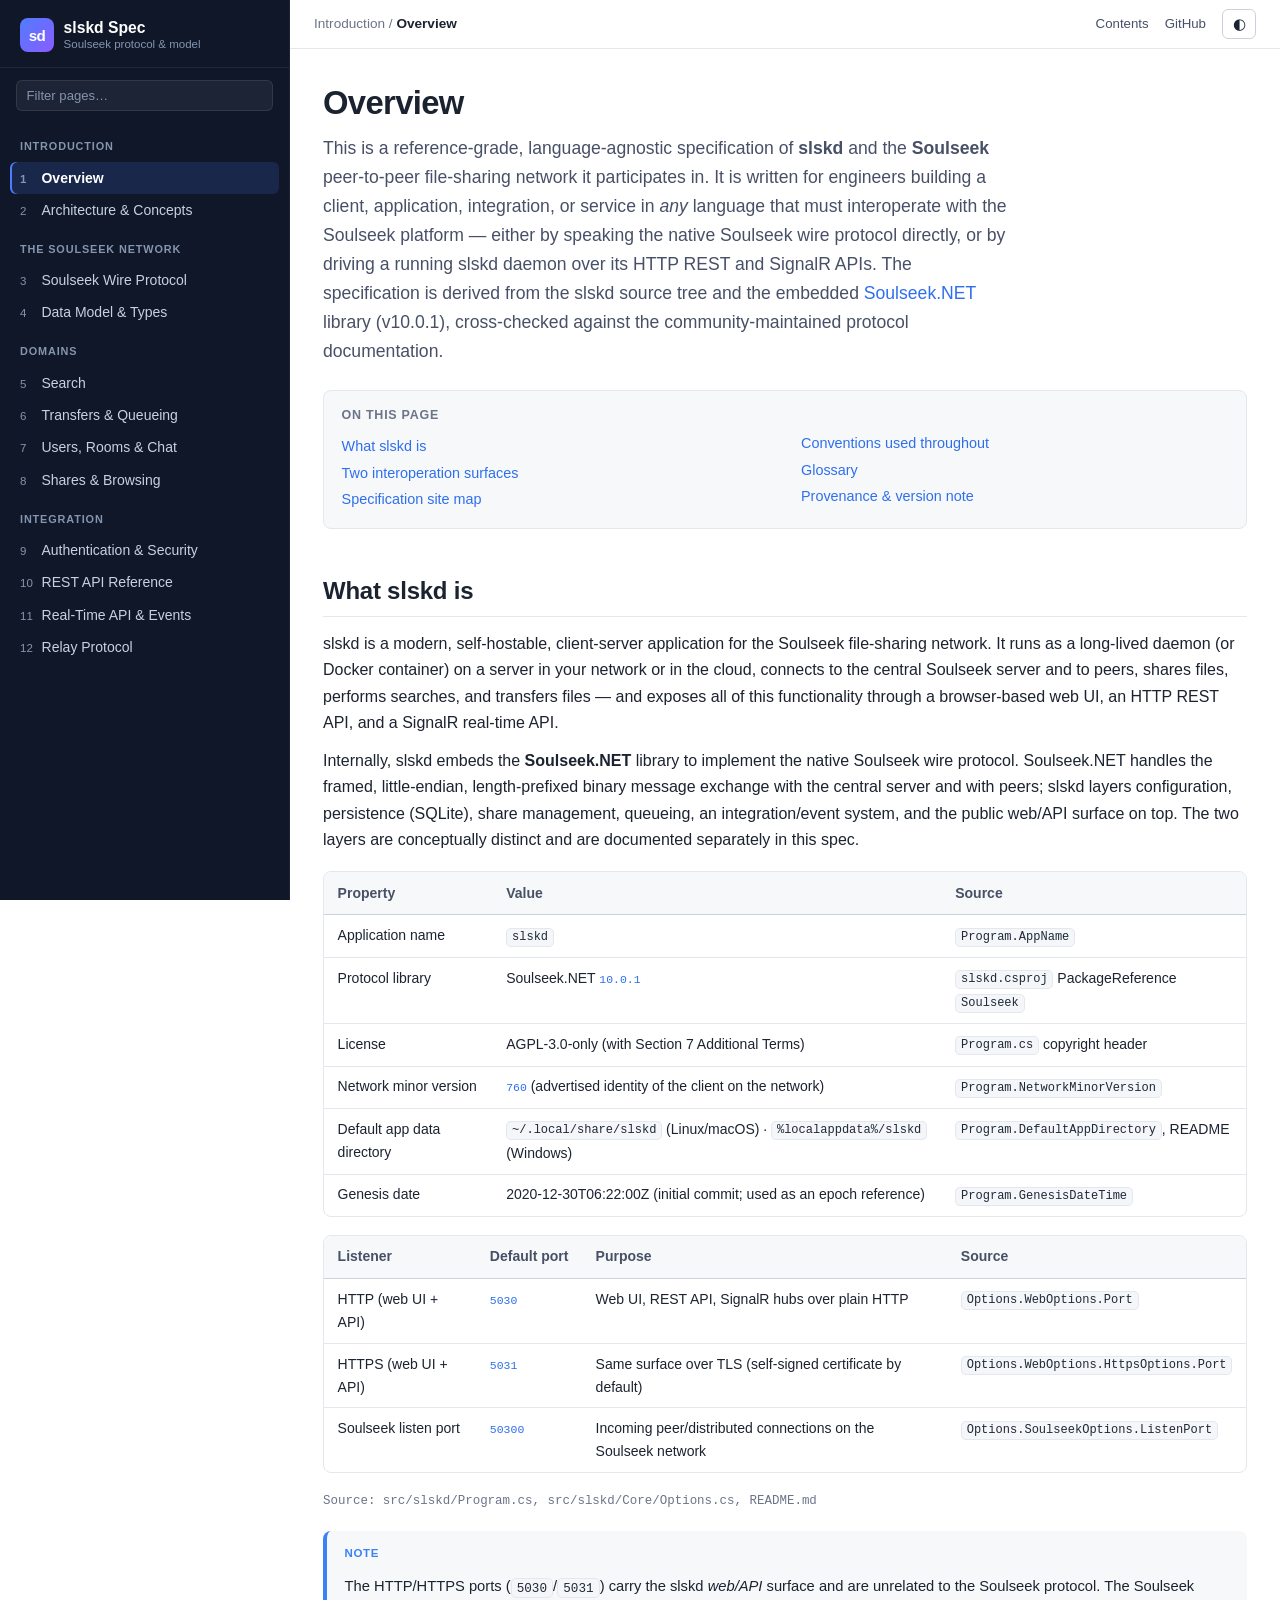
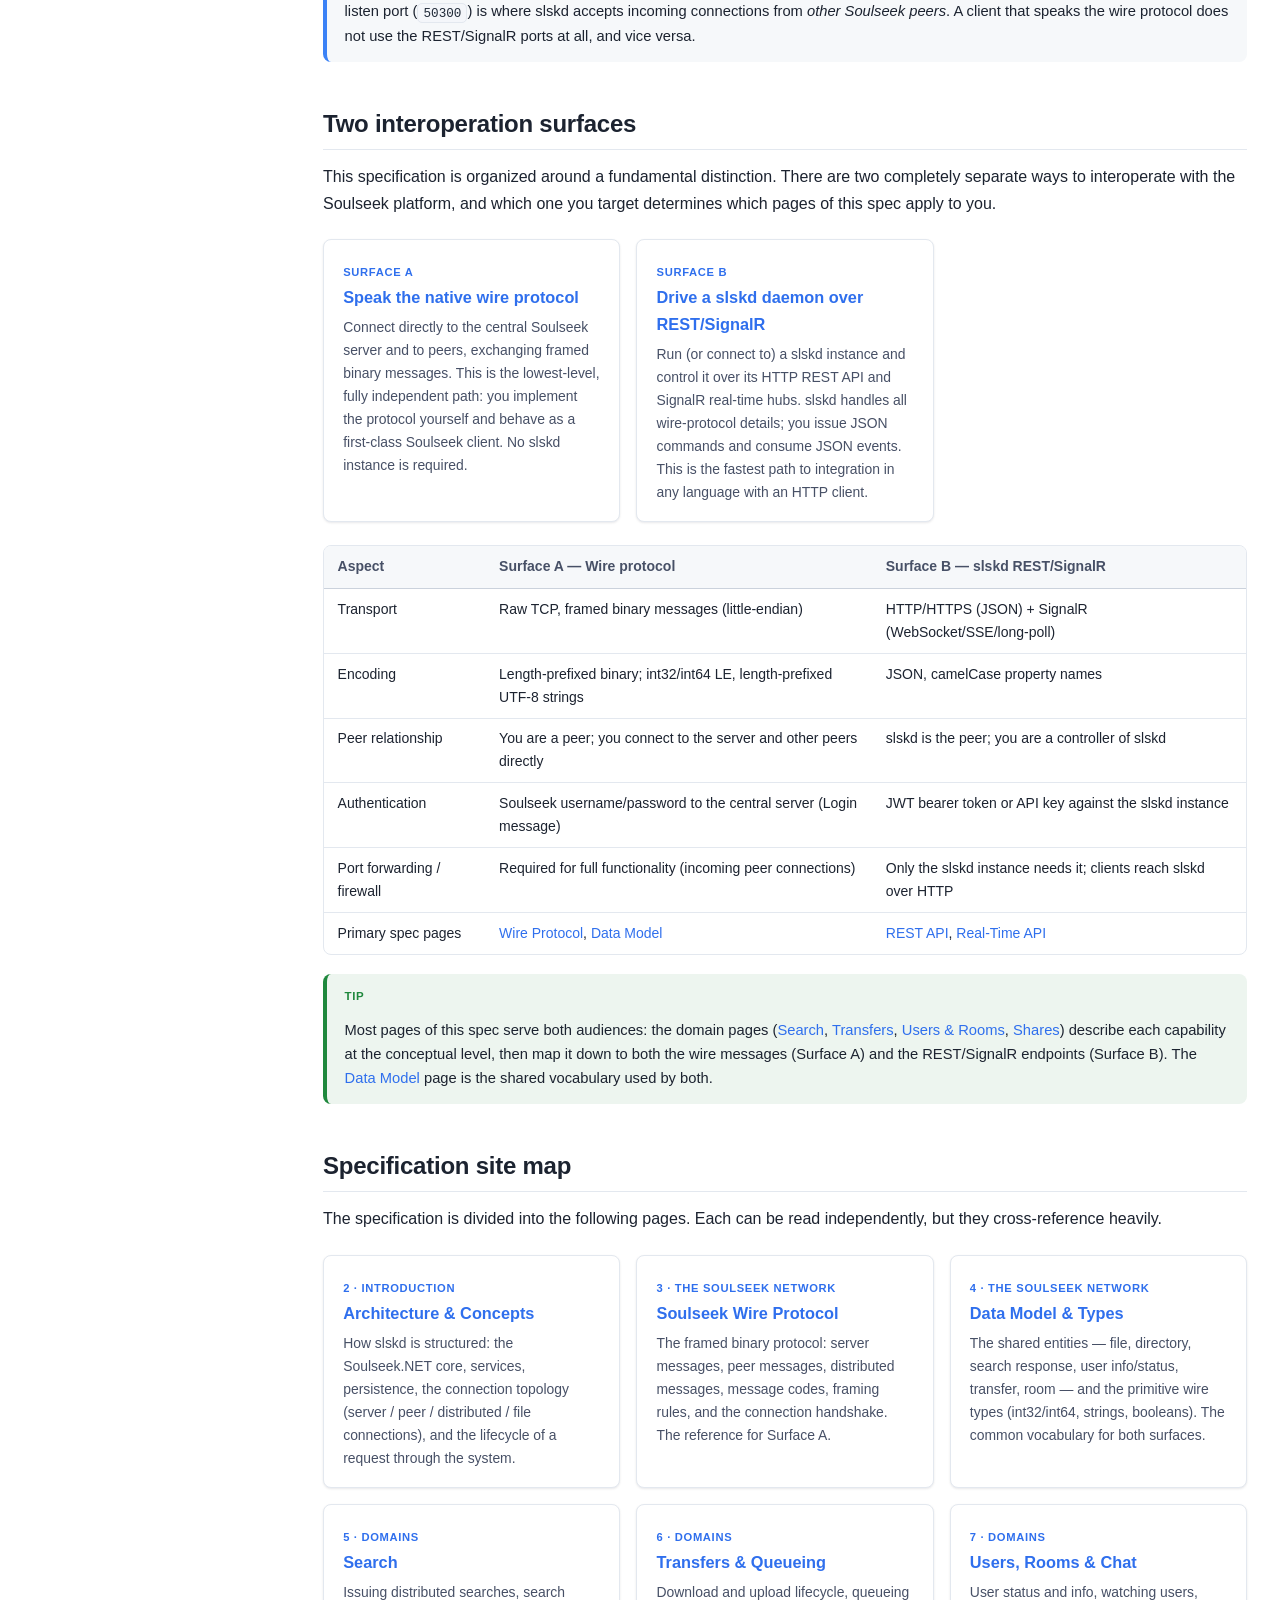
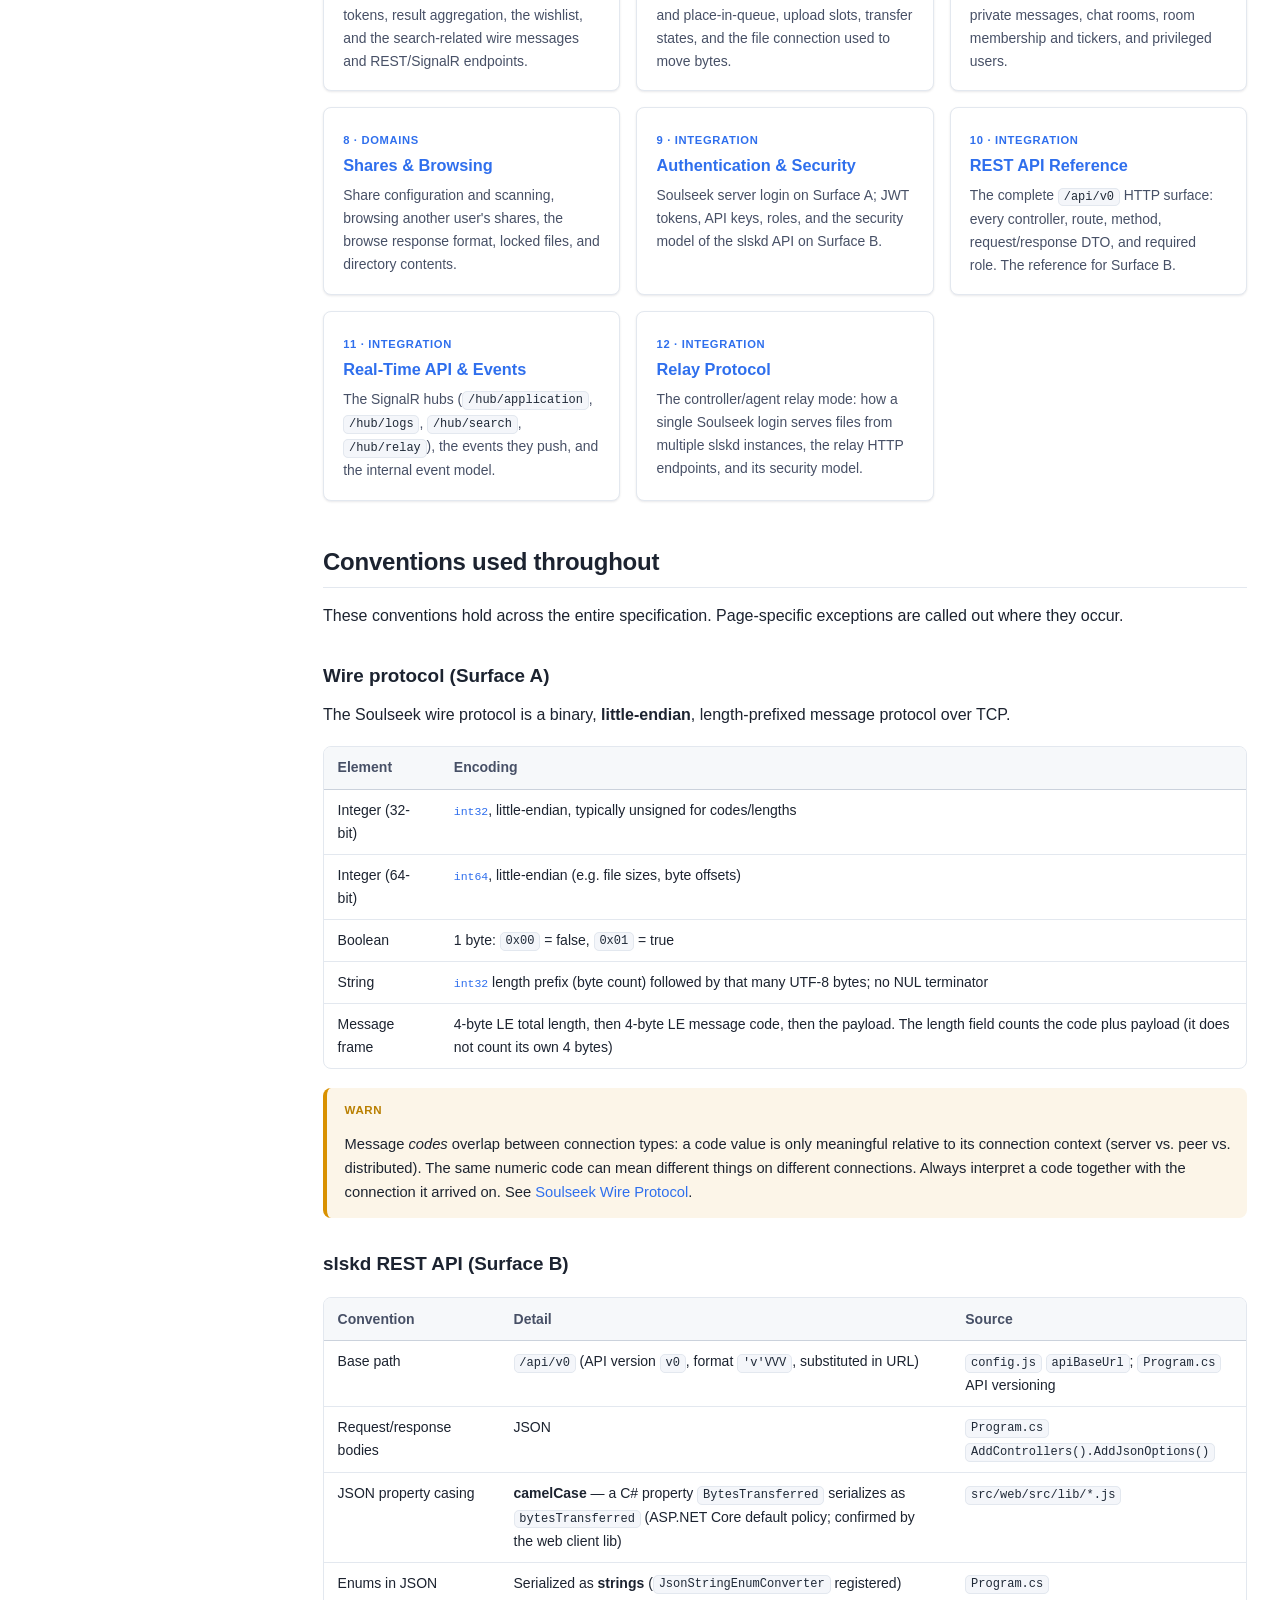
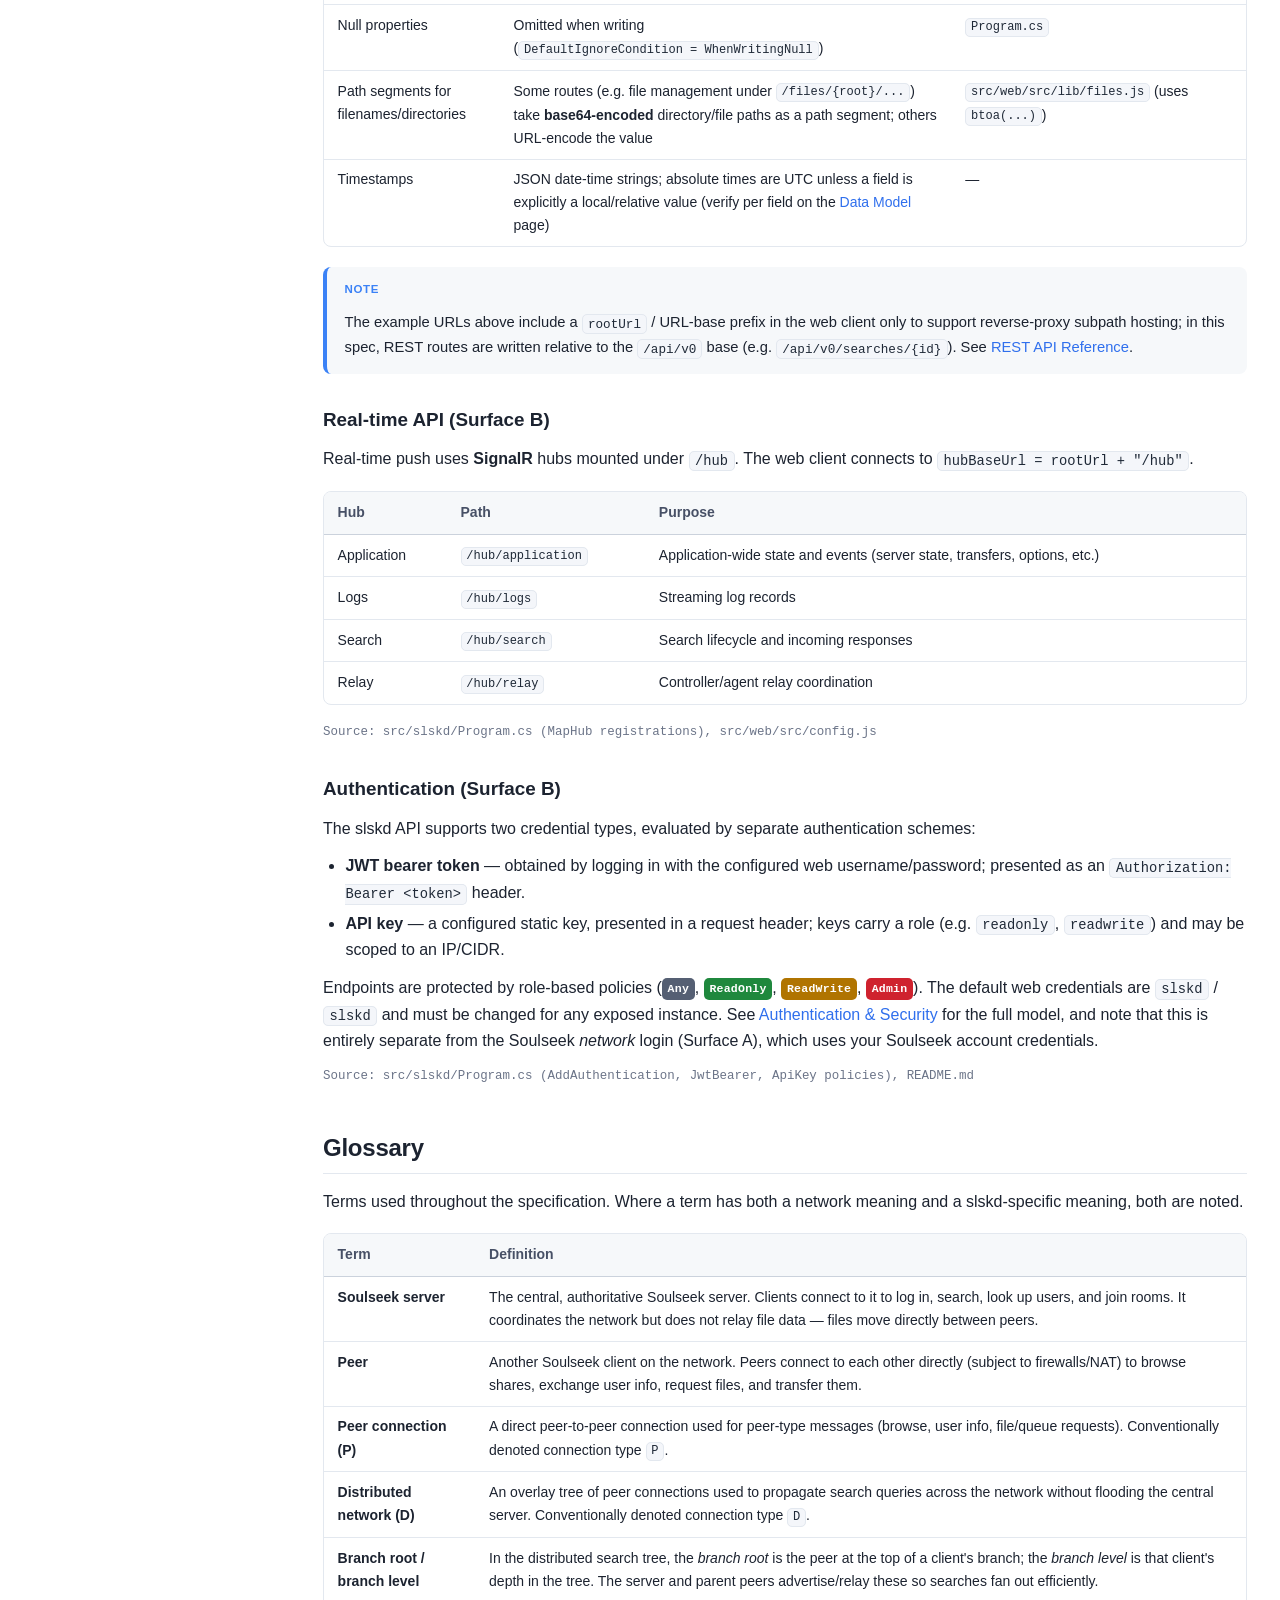
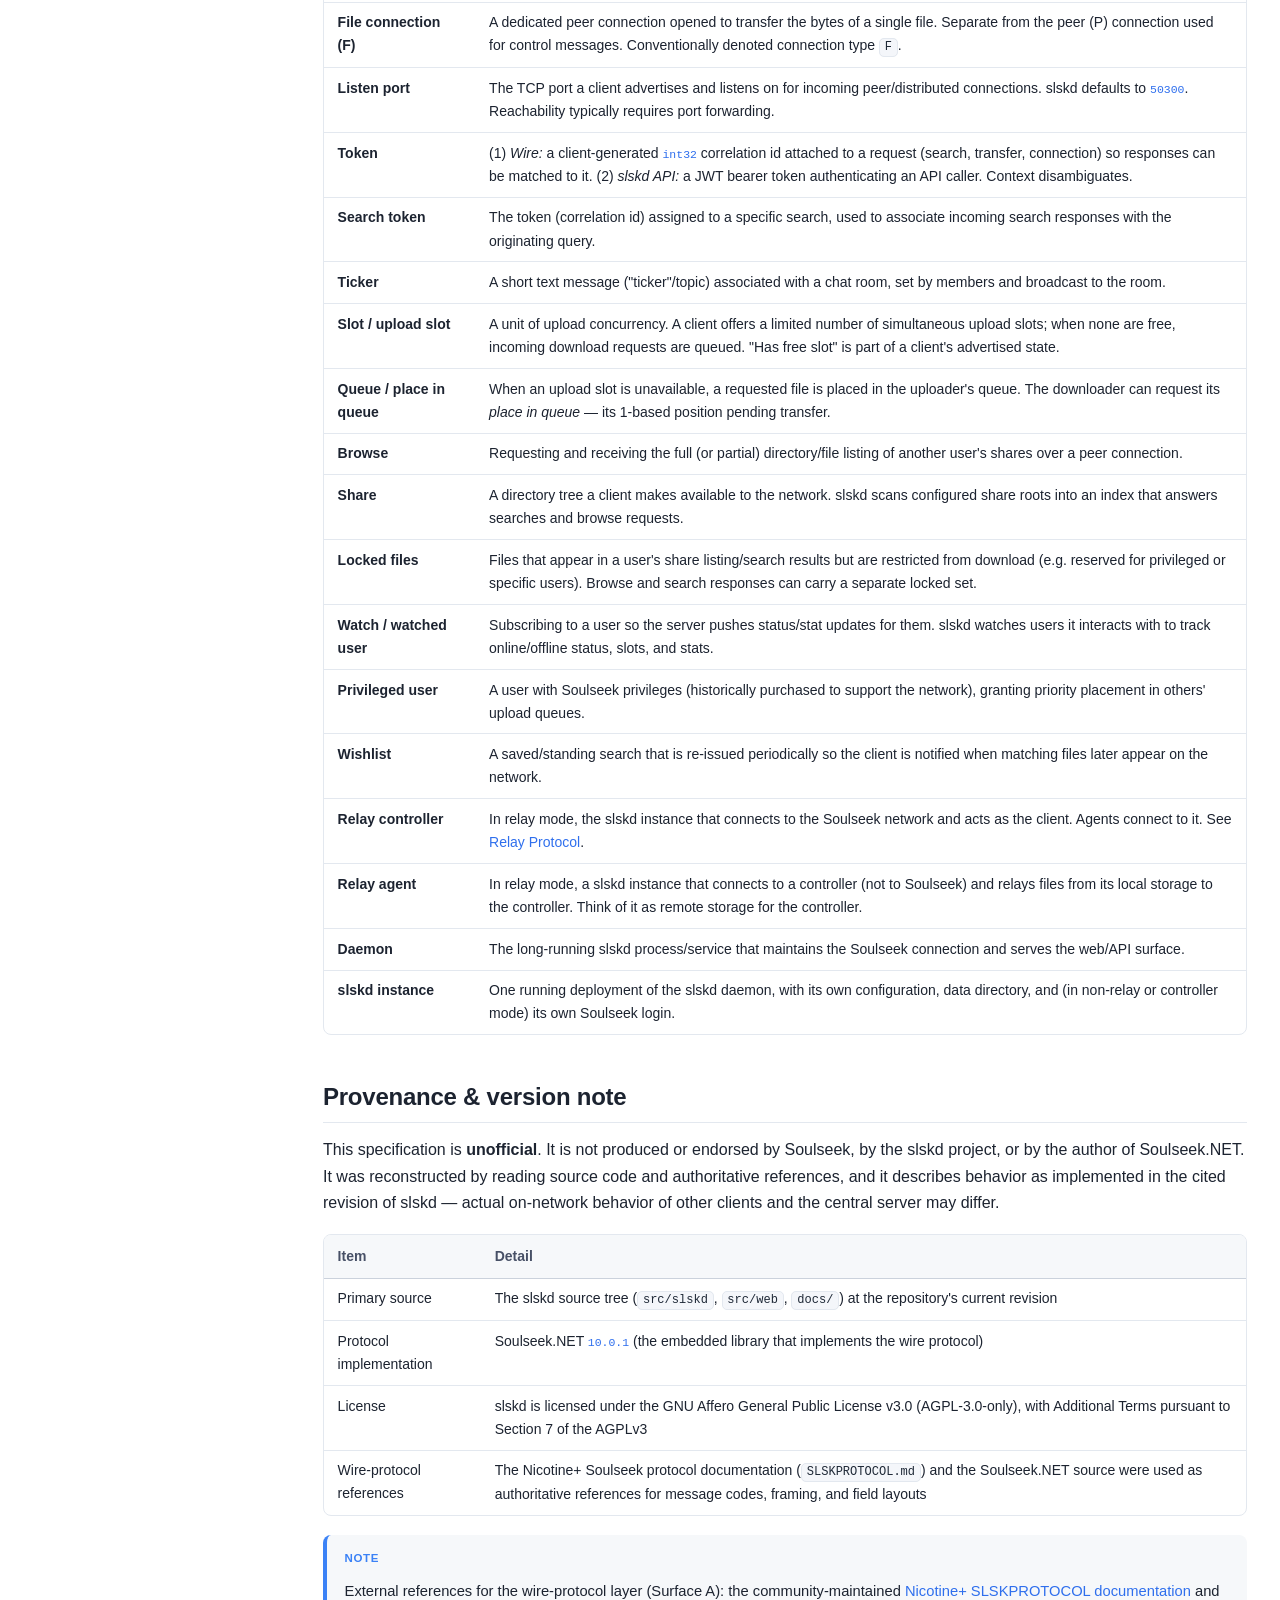
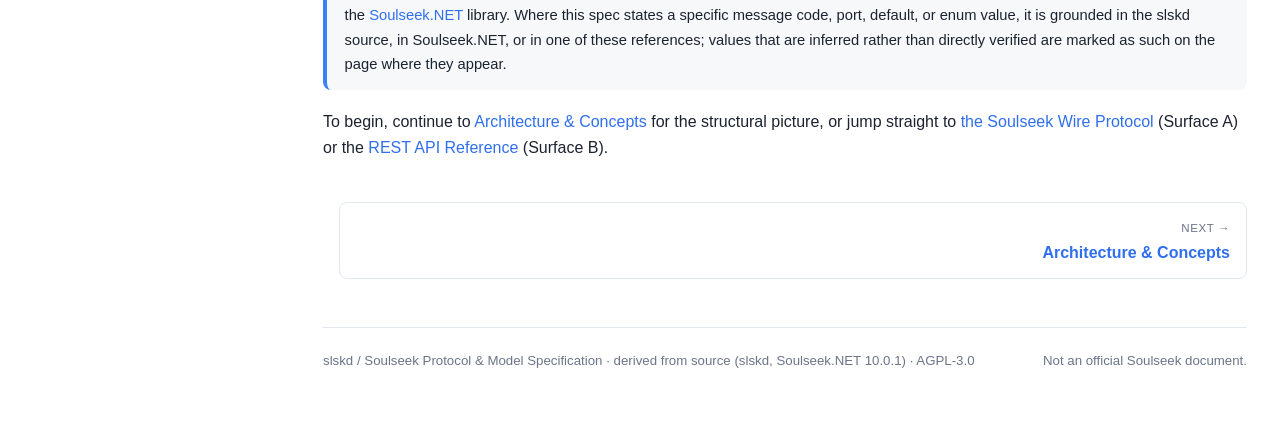
==== wiki/index.html @ dfd9c61d "Add Soulseek/slskd protocol & model specification wiki A self-contained, language-agnostic HTML spec" ====
<!DOCTYPE html>
<html lang="en">
<head>
<meta charset="utf-8">
<meta name="viewport" content="width=device-width, initial-scale=1">
<title>Overview · slskd Protocol &amp; Model Specification</title>
<meta name="description" content="slskd / Soulseek network, protocol and data-model specification — Overview. A language-agnostic reference for building clients, apps and services that interoperate with the Soulseek platform.">
<link rel="stylesheet" href="style.css">
<script>(function(){try{var t=localStorage.getItem('slskd-spec-theme');if(t){document.documentElement.setAttribute('data-theme',t);}else if(window.matchMedia&&matchMedia('(prefers-color-scheme: dark)').matches){document.documentElement.setAttribute('data-theme','dark');}}catch(e){}})();</script>
</head>
<body>
<div class="scrim"></div>
<div class="layout">
<aside class="sidebar">
  <div class="brand">
    <div class="logo">sd</div>
    <div class="brand-text">
      <span class="brand-title">slskd Spec</span>
      <span class="brand-sub">Soulseek protocol &amp; model</span>
    </div>
  </div>
  <div class="nav-filter-wrap"><input class="nav-filter" type="text" placeholder="Filter pages…" aria-label="Filter pages"></div>
  <nav>
  <div class="nav-group-label">Introduction</div>
  <ul>
    <li class="active"><a href="index.html" aria-current="page"><span class="nav-num">1</span><span>Overview</span></a></li>
    <li><a href="architecture.html"><span class="nav-num">2</span><span>Architecture &amp; Concepts</span></a></li>
  </ul>
  <div class="nav-group-label">The Soulseek Network</div>
  <ul>
    <li><a href="soulseek-protocol.html"><span class="nav-num">3</span><span>Soulseek Wire Protocol</span></a></li>
    <li><a href="data-model.html"><span class="nav-num">4</span><span>Data Model &amp; Types</span></a></li>
  </ul>
  <div class="nav-group-label">Domains</div>
  <ul>
    <li><a href="search.html"><span class="nav-num">5</span><span>Search</span></a></li>
    <li><a href="transfers.html"><span class="nav-num">6</span><span>Transfers &amp; Queueing</span></a></li>
    <li><a href="users-rooms.html"><span class="nav-num">7</span><span>Users, Rooms &amp; Chat</span></a></li>
    <li><a href="shares.html"><span class="nav-num">8</span><span>Shares &amp; Browsing</span></a></li>
  </ul>
  <div class="nav-group-label">Integration</div>
  <ul>
    <li><a href="authentication.html"><span class="nav-num">9</span><span>Authentication &amp; Security</span></a></li>
    <li><a href="rest-api.html"><span class="nav-num">10</span><span>REST API Reference</span></a></li>
    <li><a href="realtime-api.html"><span class="nav-num">11</span><span>Real-Time API &amp; Events</span></a></li>
    <li><a href="relay.html"><span class="nav-num">12</span><span>Relay Protocol</span></a></li>
  </ul>
</nav>
</aside>
<div class="main-col">
  <header class="topbar">
    <button class="menu-btn" aria-label="Toggle navigation">&#9776;</button>
    <span class="crumb">Introduction / <b>Overview</b></span>
    <span class="spacer"></span>
    <a class="tb-link" href="index.html#sitemap">Contents</a>
    <a class="tb-link" href="https://github.com/slskd/slskd" target="_blank" rel="noopener">GitHub</a>
    <button class="theme-toggle" aria-label="Toggle dark mode" title="Toggle theme">◐</button>
  </header>
  <main class="content">

<h1>Overview</h1>
<p class="page-lede">This is a reference-grade, language-agnostic specification of <strong>slskd</strong> and the <strong>Soulseek</strong> peer-to-peer file-sharing network it participates in. It is written for engineers building a client, application, integration, or service in <em>any</em> language that must interoperate with the Soulseek platform — either by speaking the native Soulseek wire protocol directly, or by driving a running slskd daemon over its HTTP REST and SignalR APIs. The specification is derived from the slskd source tree and the embedded <a href="https://github.com/slskd/Soulseek.NET" target="_blank" rel="noopener">Soulseek.NET</a> library (v10.0.1), cross-checked against the community-maintained protocol documentation.</p>

<nav class="toc">
  <div class="toc-title">On this page</div>
  <ul>
    <li><a href="#what-is-slskd">What slskd is</a></li>
    <li><a href="#two-surfaces">Two interoperation surfaces</a></li>
    <li><a href="#sitemap">Specification site map</a></li>
    <li><a href="#conventions">Conventions used throughout</a></li>
    <li><a href="#glossary">Glossary</a></li>
    <li><a href="#provenance">Provenance &amp; version note</a></li>
  </ul>
</nav>

<h2 id="what-is-slskd">What slskd is</h2>
<p>slskd is a modern, self-hostable, client-server application for the Soulseek file-sharing network. It runs as a long-lived daemon (or Docker container) on a server in your network or in the cloud, connects to the central Soulseek server and to peers, shares files, performs searches, and transfers files — and exposes all of this functionality through a browser-based web UI, an HTTP REST API, and a SignalR real-time API.</p>

<p>Internally, slskd embeds the <strong>Soulseek.NET</strong> library to implement the native Soulseek wire protocol. Soulseek.NET handles the framed, little-endian, length-prefixed binary message exchange with the central server and with peers; slskd layers configuration, persistence (SQLite), share management, queueing, an integration/event system, and the public web/API surface on top. The two layers are conceptually distinct and are documented separately in this spec.</p>

<div class="table-wrap">
<table>
<thead><tr><th>Property</th><th>Value</th><th>Source</th></tr></thead>
<tbody>
<tr><td>Application name</td><td><code>slskd</code></td><td><code>Program.AppName</code></td></tr>
<tr><td>Protocol library</td><td>Soulseek.NET <span class="type">10.0.1</span></td><td><code>slskd.csproj</code> PackageReference <code>Soulseek</code></td></tr>
<tr><td>License</td><td>AGPL-3.0-only (with Section 7 Additional Terms)</td><td><code>Program.cs</code> copyright header</td></tr>
<tr><td>Network minor version</td><td><span class="type">760</span> (advertised identity of the client on the network)</td><td><code>Program.NetworkMinorVersion</code></td></tr>
<tr><td>Default app data directory</td><td><code>~/.local/share/slskd</code> (Linux/macOS) · <code>%localappdata%/slskd</code> (Windows)</td><td><code>Program.DefaultAppDirectory</code>, README</td></tr>
<tr><td>Genesis date</td><td>2020-12-30T06:22:00Z (initial commit; used as an epoch reference)</td><td><code>Program.GenesisDateTime</code></td></tr>
</tbody>
</table>
</div>

<div class="table-wrap">
<table>
<thead><tr><th>Listener</th><th>Default port</th><th>Purpose</th><th>Source</th></tr></thead>
<tbody>
<tr><td>HTTP (web UI + API)</td><td><span class="type">5030</span></td><td>Web UI, REST API, SignalR hubs over plain HTTP</td><td><code>Options.WebOptions.Port</code></td></tr>
<tr><td>HTTPS (web UI + API)</td><td><span class="type">5031</span></td><td>Same surface over TLS (self-signed certificate by default)</td><td><code>Options.WebOptions.HttpsOptions.Port</code></td></tr>
<tr><td>Soulseek listen port</td><td><span class="type">50300</span></td><td>Incoming peer/distributed connections on the Soulseek network</td><td><code>Options.SoulseekOptions.ListenPort</code></td></tr>
</tbody>
</table>
</div>
<p class="src-ref">Source: src/slskd/Program.cs, src/slskd/Core/Options.cs, README.md</p>

<div class="note callout"><span class="label">Note</span><p>The HTTP/HTTPS ports (<code>5030</code>/<code>5031</code>) carry the slskd <em>web/API</em> surface and are unrelated to the Soulseek protocol. The Soulseek listen port (<code>50300</code>) is where slskd accepts incoming connections from <em>other Soulseek peers</em>. A client that speaks the wire protocol does not use the REST/SignalR ports at all, and vice versa.</p></div>

<h2 id="two-surfaces">Two interoperation surfaces</h2>
<p>This specification is organized around a fundamental distinction. There are two completely separate ways to interoperate with the Soulseek platform, and which one you target determines which pages of this spec apply to you.</p>

<div class="card-grid">
  <a class="card" href="soulseek-protocol.html">
    <span class="kicker">Surface A</span>
    <h3>Speak the native wire protocol</h3>
    <p>Connect directly to the central Soulseek server and to peers, exchanging framed binary messages. This is the lowest-level, fully independent path: you implement the protocol yourself and behave as a first-class Soulseek client. No slskd instance is required.</p>
  </a>
  <a class="card" href="rest-api.html">
    <span class="kicker">Surface B</span>
    <h3>Drive a slskd daemon over REST/SignalR</h3>
    <p>Run (or connect to) a slskd instance and control it over its HTTP REST API and SignalR real-time hubs. slskd handles all wire-protocol details; you issue JSON commands and consume JSON events. This is the fastest path to integration in any language with an HTTP client.</p>
  </a>
</div>

<div class="table-wrap">
<table>
<thead><tr><th>Aspect</th><th>Surface A — Wire protocol</th><th>Surface B — slskd REST/SignalR</th></tr></thead>
<tbody>
<tr><td>Transport</td><td>Raw TCP, framed binary messages (little-endian)</td><td>HTTP/HTTPS (JSON) + SignalR (WebSocket/SSE/long-poll)</td></tr>
<tr><td>Encoding</td><td>Length-prefixed binary; int32/int64 LE, length-prefixed UTF-8 strings</td><td>JSON, camelCase property names</td></tr>
<tr><td>Peer relationship</td><td>You are a peer; you connect to the server and other peers directly</td><td>slskd is the peer; you are a controller of slskd</td></tr>
<tr><td>Authentication</td><td>Soulseek username/password to the central server (Login message)</td><td>JWT bearer token or API key against the slskd instance</td></tr>
<tr><td>Port forwarding / firewall</td><td>Required for full functionality (incoming peer connections)</td><td>Only the slskd instance needs it; clients reach slskd over HTTP</td></tr>
<tr><td>Primary spec pages</td><td><a href="soulseek-protocol.html">Wire Protocol</a>, <a href="data-model.html">Data Model</a></td><td><a href="rest-api.html">REST API</a>, <a href="realtime-api.html">Real-Time API</a></td></tr>
</tbody>
</table>
</div>

<div class="tip callout"><span class="label">Tip</span><p>Most pages of this spec serve both audiences: the domain pages (<a href="search.html">Search</a>, <a href="transfers.html">Transfers</a>, <a href="users-rooms.html">Users &amp; Rooms</a>, <a href="shares.html">Shares</a>) describe each capability at the conceptual level, then map it down to both the wire messages (Surface A) and the REST/SignalR endpoints (Surface B). The <a href="data-model.html">Data Model</a> page is the shared vocabulary used by both.</p></div>

<h2 id="sitemap">Specification site map</h2>
<p>The specification is divided into the following pages. Each can be read independently, but they cross-reference heavily.</p>

<div class="card-grid">
  <a class="card" href="architecture.html">
    <span class="kicker">2 · Introduction</span>
    <h3>Architecture &amp; Concepts</h3>
    <p>How slskd is structured: the Soulseek.NET core, services, persistence, the connection topology (server / peer / distributed / file connections), and the lifecycle of a request through the system.</p>
  </a>
  <a class="card" href="soulseek-protocol.html">
    <span class="kicker">3 · The Soulseek Network</span>
    <h3>Soulseek Wire Protocol</h3>
    <p>The framed binary protocol: server messages, peer messages, distributed messages, message codes, framing rules, and the connection handshake. The reference for Surface A.</p>
  </a>
  <a class="card" href="data-model.html">
    <span class="kicker">4 · The Soulseek Network</span>
    <h3>Data Model &amp; Types</h3>
    <p>The shared entities — file, directory, search response, user info/status, transfer, room — and the primitive wire types (int32/int64, strings, booleans). The common vocabulary for both surfaces.</p>
  </a>
  <a class="card" href="search.html">
    <span class="kicker">5 · Domains</span>
    <h3>Search</h3>
    <p>Issuing distributed searches, search tokens, result aggregation, the wishlist, and the search-related wire messages and REST/SignalR endpoints.</p>
  </a>
  <a class="card" href="transfers.html">
    <span class="kicker">6 · Domains</span>
    <h3>Transfers &amp; Queueing</h3>
    <p>Download and upload lifecycle, queueing and place-in-queue, upload slots, transfer states, and the file connection used to move bytes.</p>
  </a>
  <a class="card" href="users-rooms.html">
    <span class="kicker">7 · Domains</span>
    <h3>Users, Rooms &amp; Chat</h3>
    <p>User status and info, watching users, private messages, chat rooms, room membership and tickers, and privileged users.</p>
  </a>
  <a class="card" href="shares.html">
    <span class="kicker">8 · Domains</span>
    <h3>Shares &amp; Browsing</h3>
    <p>Share configuration and scanning, browsing another user's shares, the browse response format, locked files, and directory contents.</p>
  </a>
  <a class="card" href="authentication.html">
    <span class="kicker">9 · Integration</span>
    <h3>Authentication &amp; Security</h3>
    <p>Soulseek server login on Surface A; JWT tokens, API keys, roles, and the security model of the slskd API on Surface B.</p>
  </a>
  <a class="card" href="rest-api.html">
    <span class="kicker">10 · Integration</span>
    <h3>REST API Reference</h3>
    <p>The complete <code>/api/v0</code> HTTP surface: every controller, route, method, request/response DTO, and required role. The reference for Surface B.</p>
  </a>
  <a class="card" href="realtime-api.html">
    <span class="kicker">11 · Integration</span>
    <h3>Real-Time API &amp; Events</h3>
    <p>The SignalR hubs (<code>/hub/application</code>, <code>/hub/logs</code>, <code>/hub/search</code>, <code>/hub/relay</code>), the events they push, and the internal event model.</p>
  </a>
  <a class="card" href="relay.html">
    <span class="kicker">12 · Integration</span>
    <h3>Relay Protocol</h3>
    <p>The controller/agent relay mode: how a single Soulseek login serves files from multiple slskd instances, the relay HTTP endpoints, and its security model.</p>
  </a>
</div>

<h2 id="conventions">Conventions used throughout</h2>
<p>These conventions hold across the entire specification. Page-specific exceptions are called out where they occur.</p>

<h3 id="conv-wire">Wire protocol (Surface A)</h3>
<p>The Soulseek wire protocol is a binary, <strong>little-endian</strong>, length-prefixed message protocol over TCP.</p>
<div class="table-wrap">
<table>
<thead><tr><th>Element</th><th>Encoding</th></tr></thead>
<tbody>
<tr><td>Integer (32-bit)</td><td><span class="type">int32</span>, little-endian, typically unsigned for codes/lengths</td></tr>
<tr><td>Integer (64-bit)</td><td><span class="type">int64</span>, little-endian (e.g. file sizes, byte offsets)</td></tr>
<tr><td>Boolean</td><td>1 byte: <code>0x00</code> = false, <code>0x01</code> = true</td></tr>
<tr><td>String</td><td><span class="type">int32</span> length prefix (byte count) followed by that many UTF-8 bytes; no NUL terminator</td></tr>
<tr><td>Message frame</td><td>4-byte LE total length, then 4-byte LE message code, then the payload. The length field counts the code plus payload (it does not count its own 4 bytes)</td></tr>
</tbody>
</table>
</div>
<div class="warn callout"><span class="label">Warn</span><p>Message <em>codes</em> overlap between connection types: a code value is only meaningful relative to its connection context (server vs. peer vs. distributed). The same numeric code can mean different things on different connections. Always interpret a code together with the connection it arrived on. See <a href="soulseek-protocol.html">Soulseek Wire Protocol</a>.</p></div>

<h3 id="conv-rest">slskd REST API (Surface B)</h3>
<div class="table-wrap">
<table>
<thead><tr><th>Convention</th><th>Detail</th><th>Source</th></tr></thead>
<tbody>
<tr><td>Base path</td><td><code>/api/v0</code> (API version <code>v0</code>, format <code>'v'VVV</code>, substituted in URL)</td><td><code>config.js</code> <code>apiBaseUrl</code>; <code>Program.cs</code> API versioning</td></tr>
<tr><td>Request/response bodies</td><td>JSON</td><td><code>Program.cs</code> <code>AddControllers().AddJsonOptions()</code></td></tr>
<tr><td>JSON property casing</td><td><strong>camelCase</strong> — a C# property <code>BytesTransferred</code> serializes as <code>bytesTransferred</code> (ASP.NET Core default policy; confirmed by the web client lib)</td><td><code>src/web/src/lib/*.js</code></td></tr>
<tr><td>Enums in JSON</td><td>Serialized as <strong>strings</strong> (<code>JsonStringEnumConverter</code> registered)</td><td><code>Program.cs</code></td></tr>
<tr><td>Null properties</td><td>Omitted when writing (<code>DefaultIgnoreCondition = WhenWritingNull</code>)</td><td><code>Program.cs</code></td></tr>
<tr><td>Path segments for filenames/directories</td><td>Some routes (e.g. file management under <code>/files/{root}/...</code>) take <strong>base64-encoded</strong> directory/file paths as a path segment; others URL-encode the value</td><td><code>src/web/src/lib/files.js</code> (uses <code>btoa(...)</code>)</td></tr>
<tr><td>Timestamps</td><td>JSON date-time strings; absolute times are UTC unless a field is explicitly a local/relative value (verify per field on the <a href="data-model.html">Data Model</a> page)</td><td>—</td></tr>
</tbody>
</table>
</div>
<div class="note callout"><span class="label">Note</span><p>The example URLs above include a <code>rootUrl</code> / URL-base prefix in the web client only to support reverse-proxy subpath hosting; in this spec, REST routes are written relative to the <code>/api/v0</code> base (e.g. <code>/api/v0/searches/{id}</code>). See <a href="rest-api.html">REST API Reference</a>.</p></div>

<h3 id="conv-realtime">Real-time API (Surface B)</h3>
<p>Real-time push uses <strong>SignalR</strong> hubs mounted under <code>/hub</code>. The web client connects to <code>hubBaseUrl = rootUrl + "/hub"</code>.</p>
<div class="table-wrap">
<table>
<thead><tr><th>Hub</th><th>Path</th><th>Purpose</th></tr></thead>
<tbody>
<tr><td>Application</td><td><code>/hub/application</code></td><td>Application-wide state and events (server state, transfers, options, etc.)</td></tr>
<tr><td>Logs</td><td><code>/hub/logs</code></td><td>Streaming log records</td></tr>
<tr><td>Search</td><td><code>/hub/search</code></td><td>Search lifecycle and incoming responses</td></tr>
<tr><td>Relay</td><td><code>/hub/relay</code></td><td>Controller/agent relay coordination</td></tr>
</tbody>
</table>
</div>
<p class="src-ref">Source: src/slskd/Program.cs (MapHub registrations), src/web/src/config.js</p>

<h3 id="conv-auth">Authentication (Surface B)</h3>
<p>The slskd API supports two credential types, evaluated by separate authentication schemes:</p>
<ul>
<li><strong>JWT bearer token</strong> — obtained by logging in with the configured web username/password; presented as an <code>Authorization: Bearer &lt;token&gt;</code> header.</li>
<li><strong>API key</strong> — a configured static key, presented in a request header; keys carry a role (e.g. <code>readonly</code>, <code>readwrite</code>) and may be scoped to an IP/CIDR.</li>
</ul>
<p>Endpoints are protected by role-based policies (<span class="badge role any">Any</span>, <span class="badge role readonly">ReadOnly</span>, <span class="badge role readwrite">ReadWrite</span>, <span class="badge role admin">Admin</span>). The default web credentials are <code>slskd</code> / <code>slskd</code> and must be changed for any exposed instance. See <a href="authentication.html">Authentication &amp; Security</a> for the full model, and note that this is entirely separate from the Soulseek <em>network</em> login (Surface A), which uses your Soulseek account credentials.</p>
<p class="src-ref">Source: src/slskd/Program.cs (AddAuthentication, JwtBearer, ApiKey policies), README.md</p>

<h2 id="glossary">Glossary</h2>
<p>Terms used throughout the specification. Where a term has both a network meaning and a slskd-specific meaning, both are noted.</p>

<div class="table-wrap">
<table>
<thead><tr><th>Term</th><th>Definition</th></tr></thead>
<tbody>
<tr><td id="g-server"><strong>Soulseek server</strong></td><td>The central, authoritative Soulseek server. Clients connect to it to log in, search, look up users, and join rooms. It coordinates the network but does not relay file data — files move directly between peers.</td></tr>
<tr><td id="g-peer"><strong>Peer</strong></td><td>Another Soulseek client on the network. Peers connect to each other directly (subject to firewalls/NAT) to browse shares, exchange user info, request files, and transfer them.</td></tr>
<tr><td id="g-peerconn"><strong>Peer connection (P)</strong></td><td>A direct peer-to-peer connection used for peer-type messages (browse, user info, file/queue requests). Conventionally denoted connection type <code>P</code>.</td></tr>
<tr><td id="g-distributed"><strong>Distributed network (D)</strong></td><td>An overlay tree of peer connections used to propagate search queries across the network without flooding the central server. Conventionally denoted connection type <code>D</code>.</td></tr>
<tr><td id="g-branch"><strong>Branch root / branch level</strong></td><td>In the distributed search tree, the <em>branch root</em> is the peer at the top of a client's branch; the <em>branch level</em> is that client's depth in the tree. The server and parent peers advertise/relay these so searches fan out efficiently.</td></tr>
<tr><td id="g-fileconn"><strong>File connection (F)</strong></td><td>A dedicated peer connection opened to transfer the bytes of a single file. Separate from the peer (P) connection used for control messages. Conventionally denoted connection type <code>F</code>.</td></tr>
<tr><td id="g-listenport"><strong>Listen port</strong></td><td>The TCP port a client advertises and listens on for incoming peer/distributed connections. slskd defaults to <span class="type">50300</span>. Reachability typically requires port forwarding.</td></tr>
<tr><td id="g-token"><strong>Token</strong></td><td>(1) <em>Wire:</em> a client-generated <span class="type">int32</span> correlation id attached to a request (search, transfer, connection) so responses can be matched to it. (2) <em>slskd API:</em> a JWT bearer token authenticating an API caller. Context disambiguates.</td></tr>
<tr><td id="g-searchtoken"><strong>Search token</strong></td><td>The token (correlation id) assigned to a specific search, used to associate incoming search responses with the originating query.</td></tr>
<tr><td id="g-ticker"><strong>Ticker</strong></td><td>A short text message ("ticker"/topic) associated with a chat room, set by members and broadcast to the room.</td></tr>
<tr><td id="g-slot"><strong>Slot / upload slot</strong></td><td>A unit of upload concurrency. A client offers a limited number of simultaneous upload slots; when none are free, incoming download requests are queued. "Has free slot" is part of a client's advertised state.</td></tr>
<tr><td id="g-queue"><strong>Queue / place in queue</strong></td><td>When an upload slot is unavailable, a requested file is placed in the uploader's queue. The downloader can request its <em>place in queue</em> — its 1-based position pending transfer.</td></tr>
<tr><td id="g-browse"><strong>Browse</strong></td><td>Requesting and receiving the full (or partial) directory/file listing of another user's shares over a peer connection.</td></tr>
<tr><td id="g-share"><strong>Share</strong></td><td>A directory tree a client makes available to the network. slskd scans configured share roots into an index that answers searches and browse requests.</td></tr>
<tr><td id="g-locked"><strong>Locked files</strong></td><td>Files that appear in a user's share listing/search results but are restricted from download (e.g. reserved for privileged or specific users). Browse and search responses can carry a separate locked set.</td></tr>
<tr><td id="g-watch"><strong>Watch / watched user</strong></td><td>Subscribing to a user so the server pushes status/stat updates for them. slskd watches users it interacts with to track online/offline status, slots, and stats.</td></tr>
<tr><td id="g-privileged"><strong>Privileged user</strong></td><td>A user with Soulseek privileges (historically purchased to support the network), granting priority placement in others' upload queues.</td></tr>
<tr><td id="g-wishlist"><strong>Wishlist</strong></td><td>A saved/standing search that is re-issued periodically so the client is notified when matching files later appear on the network.</td></tr>
<tr><td id="g-relayctl"><strong>Relay controller</strong></td><td>In relay mode, the slskd instance that connects to the Soulseek network and acts as the client. Agents connect to it. See <a href="relay.html">Relay Protocol</a>.</td></tr>
<tr><td id="g-relayagent"><strong>Relay agent</strong></td><td>In relay mode, a slskd instance that connects to a controller (not to Soulseek) and relays files from its local storage to the controller. Think of it as remote storage for the controller.</td></tr>
<tr><td id="g-daemon"><strong>Daemon</strong></td><td>The long-running slskd process/service that maintains the Soulseek connection and serves the web/API surface.</td></tr>
<tr><td id="g-instance"><strong>slskd instance</strong></td><td>One running deployment of the slskd daemon, with its own configuration, data directory, and (in non-relay or controller mode) its own Soulseek login.</td></tr>
</tbody>
</table>
</div>

<h2 id="provenance">Provenance &amp; version note</h2>
<p>This specification is <strong>unofficial</strong>. It is not produced or endorsed by Soulseek, by the slskd project, or by the author of Soulseek.NET. It was reconstructed by reading source code and authoritative references, and it describes behavior as implemented in the cited revision of slskd — actual on-network behavior of other clients and the central server may differ.</p>

<div class="table-wrap">
<table>
<thead><tr><th>Item</th><th>Detail</th></tr></thead>
<tbody>
<tr><td>Primary source</td><td>The slskd source tree (<code>src/slskd</code>, <code>src/web</code>, <code>docs/</code>) at the repository's current revision</td></tr>
<tr><td>Protocol implementation</td><td>Soulseek.NET <span class="type">10.0.1</span> (the embedded library that implements the wire protocol)</td></tr>
<tr><td>License</td><td>slskd is licensed under the GNU Affero General Public License v3.0 (AGPL-3.0-only), with Additional Terms pursuant to Section 7 of the AGPLv3</td></tr>
<tr><td>Wire-protocol references</td><td>The Nicotine+ Soulseek protocol documentation (<code>SLSKPROTOCOL.md</code>) and the Soulseek.NET source were used as authoritative references for message codes, framing, and field layouts</td></tr>
</tbody>
</table>
</div>

<div class="note callout"><span class="label">Note</span><p>External references for the wire-protocol layer (Surface A): the community-maintained <a href="https://github.com/nicotine-plus/nicotine-plus/blob/master/doc/SLSKPROTOCOL.md" target="_blank" rel="noopener">Nicotine+ SLSKPROTOCOL documentation</a> and the <a href="https://github.com/slskd/Soulseek.NET" target="_blank" rel="noopener">Soulseek.NET</a> library. Where this spec states a specific message code, port, default, or enum value, it is grounded in the slskd source, in Soulseek.NET, or in one of these references; values that are inferred rather than directly verified are marked as such on the page where they appear.</p></div>

<p>To begin, continue to <a href="architecture.html">Architecture &amp; Concepts</a> for the structural picture, or jump straight to <a href="soulseek-protocol.html">the Soulseek Wire Protocol</a> (Surface A) or the <a href="rest-api.html">REST API Reference</a> (Surface B).</p>

    <div class="page-nav-links">
      <span></span>
      <a class="next" href="architecture.html"><span class="dir">Next &rarr;</span><br><span class="ttl">Architecture &amp; Concepts</span></a>
    </div>
    <footer class="page-footer">
      <span>slskd / Soulseek Protocol &amp; Model Specification &middot; derived from source (slskd, Soulseek.NET 10.0.1) &middot; AGPL-3.0</span>
      <span>Not an official Soulseek document.</span>
    </footer>
  </main>
</div>
</div>
<script src="script.js"></script>
</body>
</html>
---- wiki/style.css ----
/* ============================================================================
   slskd / Soulseek Protocol & Model Specification — shared stylesheet
   A self-contained, dependency-free documentation theme (light + dark).
   ============================================================================ */

:root {
  --bg: #ffffff;
  --bg-alt: #f6f8fa;
  --bg-elev: #ffffff;
  --sidebar-bg: #0f1729;
  --sidebar-fg: #c7d2e0;
  --sidebar-fg-dim: #8595ad;
  --sidebar-active: #4f7cff;
  --sidebar-active-bg: rgba(79, 124, 255, 0.16);
  --fg: #1c2330;
  --fg-soft: #475066;
  --fg-faint: #6b7488;
  --border: #e3e8ef;
  --border-strong: #cbd2dc;
  --accent: #2f6fed;
  --accent-soft: #eaf1ff;
  --code-bg: #f4f6fa;
  --code-fg: #1f2937;
  --pre-bg: #0f1729;
  --pre-fg: #d7e0ee;
  --shadow: 0 1px 3px rgba(16, 24, 40, 0.06), 0 1px 2px rgba(16, 24, 40, 0.04);
  --radius: 8px;
  --maxw: 980px;
  --mono: ui-monospace, "SFMono-Regular", "JetBrains Mono", "Menlo", "Consolas", monospace;
  --sans: -apple-system, BlinkMacSystemFont, "Segoe UI", "Inter", Roboto, Helvetica, Arial, sans-serif;

  /* HTTP method colors */
  --get: #1f883d;
  --post: #1668dc;
  --put: #b07400;
  --patch: #8250df;
  --delete: #cf222e;
}

html[data-theme="dark"] {
  --bg: #0b1018;
  --bg-alt: #121a26;
  --bg-elev: #131c2a;
  --sidebar-bg: #070b12;
  --sidebar-fg: #c7d2e0;
  --sidebar-fg-dim: #788499;
  --fg: #e6ecf5;
  --fg-soft: #aeb9cc;
  --fg-faint: #7f8aa0;
  --border: #232e40;
  --border-strong: #324056;
  --accent: #6ea0ff;
  --accent-soft: #16233c;
  --code-bg: #16202f;
  --code-fg: #d7e0ee;
  --pre-bg: #060a11;
  --pre-fg: #d7e0ee;
  --shadow: 0 1px 3px rgba(0, 0, 0, 0.4);
}

* { box-sizing: border-box; }

html { scroll-behavior: smooth; scroll-padding-top: 1.5rem; }

body {
  margin: 0;
  font-family: var(--sans);
  font-size: 16px;
  line-height: 1.65;
  color: var(--fg);
  background: var(--bg);
  -webkit-font-smoothing: antialiased;
  text-rendering: optimizeLegibility;
}

/* ---- Layout ---------------------------------------------------------------- */
.layout { display: flex; min-height: 100vh; }

.sidebar {
  width: 290px;
  flex: 0 0 290px;
  background: var(--sidebar-bg);
  color: var(--sidebar-fg);
  position: sticky;
  top: 0;
  height: 100vh;
  overflow-y: auto;
  padding: 0;
  border-right: 1px solid rgba(255, 255, 255, 0.05);
}

.sidebar .brand {
  display: flex;
  align-items: center;
  gap: 0.6rem;
  padding: 1.15rem 1.25rem 0.9rem;
  border-bottom: 1px solid rgba(255, 255, 255, 0.07);
  position: sticky;
  top: 0;
  background: var(--sidebar-bg);
  z-index: 2;
}
.sidebar .brand .logo {
  width: 34px; height: 34px; border-radius: 8px;
  background: linear-gradient(135deg, #4f7cff, #8a5cff);
  display: grid; place-items: center;
  font-weight: 800; color: #fff; font-size: 0.95rem; letter-spacing: -0.5px;
  flex: 0 0 auto;
}
.sidebar .brand .brand-text { display: flex; flex-direction: column; line-height: 1.2; }
.sidebar .brand .brand-title { font-weight: 700; color: #fff; font-size: 0.98rem; }
.sidebar .brand .brand-sub { font-size: 0.72rem; color: var(--sidebar-fg-dim); }

.nav-filter-wrap { padding: 0.75rem 1rem 0.4rem; }
.nav-filter {
  width: 100%;
  background: rgba(255, 255, 255, 0.06);
  border: 1px solid rgba(255, 255, 255, 0.09);
  color: var(--sidebar-fg);
  border-radius: 6px;
  padding: 0.45rem 0.6rem;
  font-size: 0.82rem;
  font-family: var(--sans);
}
.nav-filter::placeholder { color: var(--sidebar-fg-dim); }
.nav-filter:focus { outline: none; border-color: var(--sidebar-active); }

.sidebar nav { padding: 0.4rem 0.6rem 2rem; }
.sidebar nav .nav-group-label {
  text-transform: uppercase;
  font-size: 0.68rem;
  letter-spacing: 0.08em;
  color: var(--sidebar-fg-dim);
  padding: 0.9rem 0.65rem 0.35rem;
  font-weight: 700;
}
.sidebar nav ul { list-style: none; margin: 0; padding: 0; }
.sidebar nav li a {
  display: flex;
  align-items: baseline;
  gap: 0.55rem;
  padding: 0.42rem 0.65rem;
  color: var(--sidebar-fg);
  text-decoration: none;
  border-radius: 6px;
  font-size: 0.875rem;
  line-height: 1.35;
}
.sidebar nav li a .nav-num {
  color: var(--sidebar-fg-dim);
  font-size: 0.72rem;
  font-variant-numeric: tabular-nums;
  min-width: 1.1em;
}
.sidebar nav li a:hover { background: rgba(255, 255, 255, 0.05); color: #fff; }
.sidebar nav li.active a {
  background: var(--sidebar-active-bg);
  color: #fff;
  font-weight: 600;
  box-shadow: inset 2px 0 0 var(--sidebar-active);
}

/* ---- Content --------------------------------------------------------------- */
.main-col { flex: 1 1 auto; min-width: 0; display: flex; flex-direction: column; }

.topbar {
  position: sticky; top: 0; z-index: 5;
  display: flex; align-items: center; gap: 1rem;
  padding: 0.55rem 1.5rem;
  background: color-mix(in srgb, var(--bg) 85%, transparent);
  backdrop-filter: saturate(180%) blur(8px);
  border-bottom: 1px solid var(--border);
}
.topbar .menu-btn {
  display: none; background: none; border: 1px solid var(--border-strong);
  color: var(--fg); border-radius: 6px; padding: 0.3rem 0.5rem; cursor: pointer; font-size: 1rem;
}
.topbar .crumb { font-size: 0.85rem; color: var(--fg-faint); }
.topbar .crumb b { color: var(--fg); font-weight: 600; }
.topbar .spacer { flex: 1; }
.topbar a.tb-link { color: var(--fg-soft); text-decoration: none; font-size: 0.83rem; }
.topbar a.tb-link:hover { color: var(--accent); }
.theme-toggle {
  background: none; border: 1px solid var(--border-strong); color: var(--fg);
  border-radius: 6px; width: 34px; height: 30px; cursor: pointer; font-size: 0.95rem;
}

.content {
  width: 100%;
  max-width: var(--maxw);
  margin: 0 auto;
  padding: 2.2rem 1.75rem 5rem;
}

/* ---- Typography ------------------------------------------------------------ */
.content h1 {
  font-size: 2.05rem; line-height: 1.18; margin: 0 0 0.4rem; letter-spacing: -0.02em; font-weight: 800;
}
.page-lede { font-size: 1.1rem; color: var(--fg-soft); margin: 0 0 1.6rem; max-width: 70ch; }
.content h2 {
  font-size: 1.5rem; margin: 2.6rem 0 0.9rem; padding-bottom: 0.35rem;
  border-bottom: 1px solid var(--border); letter-spacing: -0.01em; font-weight: 700; scroll-margin-top: 4rem;
}
.content h3 { font-size: 1.18rem; margin: 1.9rem 0 0.6rem; font-weight: 700; scroll-margin-top: 4rem; }
.content h4 { font-size: 1.0rem; margin: 1.4rem 0 0.45rem; font-weight: 700; color: var(--fg-soft); scroll-margin-top: 4rem; }
.content p { margin: 0.7rem 0; }
.content a { color: var(--accent); text-decoration: none; }
.content a:hover { text-decoration: underline; }
.content ul, .content ol { padding-left: 1.4rem; margin: 0.6rem 0; }
.content li { margin: 0.25rem 0; }
.content hr { border: none; border-top: 1px solid var(--border); margin: 2.2rem 0; }
.content strong { font-weight: 650; }

/* anchor links on headings */
.content h2, .content h3, .content h4 { position: relative; }
.anchor {
  opacity: 0; text-decoration: none; color: var(--fg-faint);
  margin-left: 0.4rem; font-weight: 400; font-size: 0.8em;
}
h2:hover .anchor, h3:hover .anchor, h4:hover .anchor { opacity: 1; }

/* ---- Code ------------------------------------------------------------------ */
code {
  font-family: var(--mono); font-size: 0.86em;
  background: var(--code-bg); color: var(--code-fg);
  padding: 0.12em 0.4em; border-radius: 5px; border: 1px solid var(--border);
}
pre {
  background: var(--pre-bg); color: var(--pre-fg);
  padding: 1rem 1.1rem; border-radius: var(--radius); overflow-x: auto;
  font-size: 0.84rem; line-height: 1.55; margin: 1rem 0; position: relative;
  border: 1px solid rgba(255,255,255,0.06);
}
pre code { background: none; border: none; padding: 0; color: inherit; font-size: inherit; }
.copy-btn {
  position: absolute; top: 0.5rem; right: 0.5rem;
  background: rgba(255,255,255,0.08); color: #cdd6e4; border: 1px solid rgba(255,255,255,0.12);
  border-radius: 5px; font-size: 0.72rem; padding: 0.2rem 0.5rem; cursor: pointer; opacity: 0; transition: opacity .15s;
}
pre:hover .copy-btn { opacity: 1; }
.copy-btn:hover { background: rgba(255,255,255,0.16); }

/* ---- Tables ---------------------------------------------------------------- */
.table-wrap { overflow-x: auto; margin: 1.1rem 0; border: 1px solid var(--border); border-radius: var(--radius); }
table { border-collapse: collapse; width: 100%; font-size: 0.875rem; }
thead th {
  background: var(--bg-alt); text-align: left; font-weight: 650; color: var(--fg-soft);
  padding: 0.6rem 0.85rem; border-bottom: 1px solid var(--border-strong); white-space: nowrap;
}
tbody td { padding: 0.55rem 0.85rem; border-bottom: 1px solid var(--border); vertical-align: top; }
tbody tr:last-child td { border-bottom: none; }
tbody tr:hover { background: var(--bg-alt); }
table code { white-space: nowrap; }
td .type { color: var(--accent); font-family: var(--mono); font-size: 0.82em; }

/* ---- Callouts -------------------------------------------------------------- */
.note, .warn, .tip, .danger {
  margin: 1.2rem 0; padding: 0.85rem 1rem 0.85rem 1.1rem;
  border-radius: var(--radius); border-left: 4px solid; font-size: 0.92rem;
  background: var(--bg-alt);
}
.note { border-color: #3b82f6; }
.tip { border-color: #1f883d; background: color-mix(in srgb, #1f883d 8%, var(--bg)); }
.warn { border-color: #d99100; background: color-mix(in srgb, #d99100 9%, var(--bg)); }
.danger { border-color: #cf222e; background: color-mix(in srgb, #cf222e 8%, var(--bg)); }
.note .label, .warn .label, .tip .label, .danger .label {
  font-weight: 700; text-transform: uppercase; font-size: 0.72rem; letter-spacing: 0.05em; display: block; margin-bottom: 0.2rem;
}
.note .label { color: #3b82f6; }
.tip .label { color: #1f883d; }
.warn .label { color: #b97f00; }
.danger .label { color: #cf222e; }
.callout p:first-child { margin-top: 0; }
.callout p:last-child { margin-bottom: 0; }

/* ---- Badges ---------------------------------------------------------------- */
.badge {
  display: inline-block; font-family: var(--mono); font-size: 0.72rem; font-weight: 700;
  padding: 0.12em 0.5em; border-radius: 5px; letter-spacing: 0.02em; vertical-align: middle;
  color: #fff; text-transform: uppercase;
}
.badge.get { background: var(--get); }
.badge.post { background: var(--post); }
.badge.put { background: var(--put); }
.badge.patch { background: var(--patch); }
.badge.delete { background: var(--delete); }
.badge.ws { background: #0a8d8d; }
.badge.role { background: #555f73; text-transform: none; }
.badge.role.admin { background: #cf222e; }
.badge.role.readwrite { background: #b07400; }
.badge.role.readonly { background: #1f883d; }
.badge.role.any { background: #555f73; }
.badge.dir { background: #6b46c1; text-transform: none; }

/* endpoint block */
.endpoint {
  display: flex; align-items: center; gap: 0.6rem; flex-wrap: wrap;
  font-family: var(--mono); font-size: 0.92rem;
  background: var(--bg-alt); border: 1px solid var(--border);
  border-radius: var(--radius); padding: 0.55rem 0.8rem; margin: 1.3rem 0 0.5rem;
}
.endpoint .path { font-weight: 600; color: var(--fg); word-break: break-all; }
.endpoint .auth { margin-left: auto; font-size: 0.75rem; }

/* signal/message flow cards */
.msg-card {
  border: 1px solid var(--border); border-radius: var(--radius); padding: 0.9rem 1.1rem; margin: 1rem 0;
  background: var(--bg-elev); box-shadow: var(--shadow);
}
.msg-card .msg-head { display: flex; align-items: center; gap: 0.6rem; flex-wrap: wrap; margin-bottom: 0.3rem; }
.msg-card .msg-code { font-family: var(--mono); font-weight: 700; color: var(--accent); }

/* key-value pill grid (overview cards) */
.card-grid { display: grid; grid-template-columns: repeat(auto-fill, minmax(230px, 1fr)); gap: 1rem; margin: 1.4rem 0; }
.card {
  border: 1px solid var(--border); border-radius: var(--radius); padding: 1.1rem 1.2rem;
  background: var(--bg-elev); box-shadow: var(--shadow); text-decoration: none; color: inherit; display: block;
}
.card:hover { border-color: var(--accent); text-decoration: none; }
.card h3 { margin: 0 0 0.3rem; font-size: 1.02rem; }
.card p { margin: 0; color: var(--fg-soft); font-size: 0.87rem; }
.card .kicker { font-size: 0.7rem; text-transform: uppercase; letter-spacing: 0.06em; color: var(--accent); font-weight: 700; }

/* definition list */
dl.fields { margin: 1rem 0; }
dl.fields dt { font-family: var(--mono); font-weight: 700; color: var(--accent); margin-top: 0.8rem; }
dl.fields dd { margin: 0.15rem 0 0 0; color: var(--fg-soft); }

/* on-page table of contents */
.toc {
  background: var(--bg-alt); border: 1px solid var(--border); border-radius: var(--radius);
  padding: 0.9rem 1.1rem; margin: 1.5rem 0 2rem; font-size: 0.9rem;
}
.toc .toc-title { font-weight: 700; font-size: 0.78rem; text-transform: uppercase; letter-spacing: 0.06em; color: var(--fg-faint); margin-bottom: 0.4rem; }
.toc ul { list-style: none; padding-left: 0; margin: 0; columns: 2; column-gap: 2rem; }
.toc li { margin: 0.18rem 0; break-inside: avoid; }

/* small helpers */
.muted { color: var(--fg-faint); }
.nowrap { white-space: nowrap; }
.mono { font-family: var(--mono); }
.center { text-align: center; }
.pill {
  display: inline-block; background: var(--accent-soft); color: var(--accent);
  border-radius: 999px; padding: 0.1em 0.65em; font-size: 0.78rem; font-weight: 600;
}
.src-ref { font-size: 0.78rem; color: var(--fg-faint); font-family: var(--mono); }
figure { margin: 1.3rem 0; }
figure pre { margin: 0; }
figcaption { font-size: 0.8rem; color: var(--fg-faint); text-align: center; margin-top: 0.4rem; }

/* footer */
.page-footer {
  border-top: 1px solid var(--border); margin-top: 3rem; padding: 1.4rem 0 0;
  font-size: 0.83rem; color: var(--fg-faint); display: flex; justify-content: space-between; flex-wrap: wrap; gap: 0.5rem;
}
.page-nav-links { display: flex; justify-content: space-between; gap: 1rem; margin-top: 2.5rem; }
.page-nav-links a {
  border: 1px solid var(--border); border-radius: var(--radius); padding: 0.7rem 1rem; text-decoration: none;
  color: var(--fg); flex: 1; background: var(--bg-elev);
}
.page-nav-links a:hover { border-color: var(--accent); }
.page-nav-links a.next { text-align: right; }
.page-nav-links .dir { font-size: 0.72rem; color: var(--fg-faint); text-transform: uppercase; letter-spacing: 0.05em; }
.page-nav-links .ttl { font-weight: 600; color: var(--accent); }

/* scrim for mobile drawer */
.scrim { display: none; position: fixed; inset: 0; background: rgba(0,0,0,0.45); z-index: 9; }

/* ---- Responsive ------------------------------------------------------------ */
@media (max-width: 900px) {
  .sidebar {
    position: fixed; left: 0; top: 0; z-index: 10; transform: translateX(-100%);
    transition: transform 0.22s ease; box-shadow: 0 0 40px rgba(0,0,0,0.4);
  }
  body.nav-open .sidebar { transform: translateX(0); }
  body.nav-open .scrim { display: block; }
  .topbar .menu-btn { display: inline-block; }
  .content { padding: 1.5rem 1.1rem 4rem; }
  .toc ul { columns: 1; }
}

@media print {
  .sidebar, .topbar, .copy-btn, .page-nav-links { display: none; }
  .content { max-width: 100%; }
  a { color: inherit; text-decoration: underline; }
}
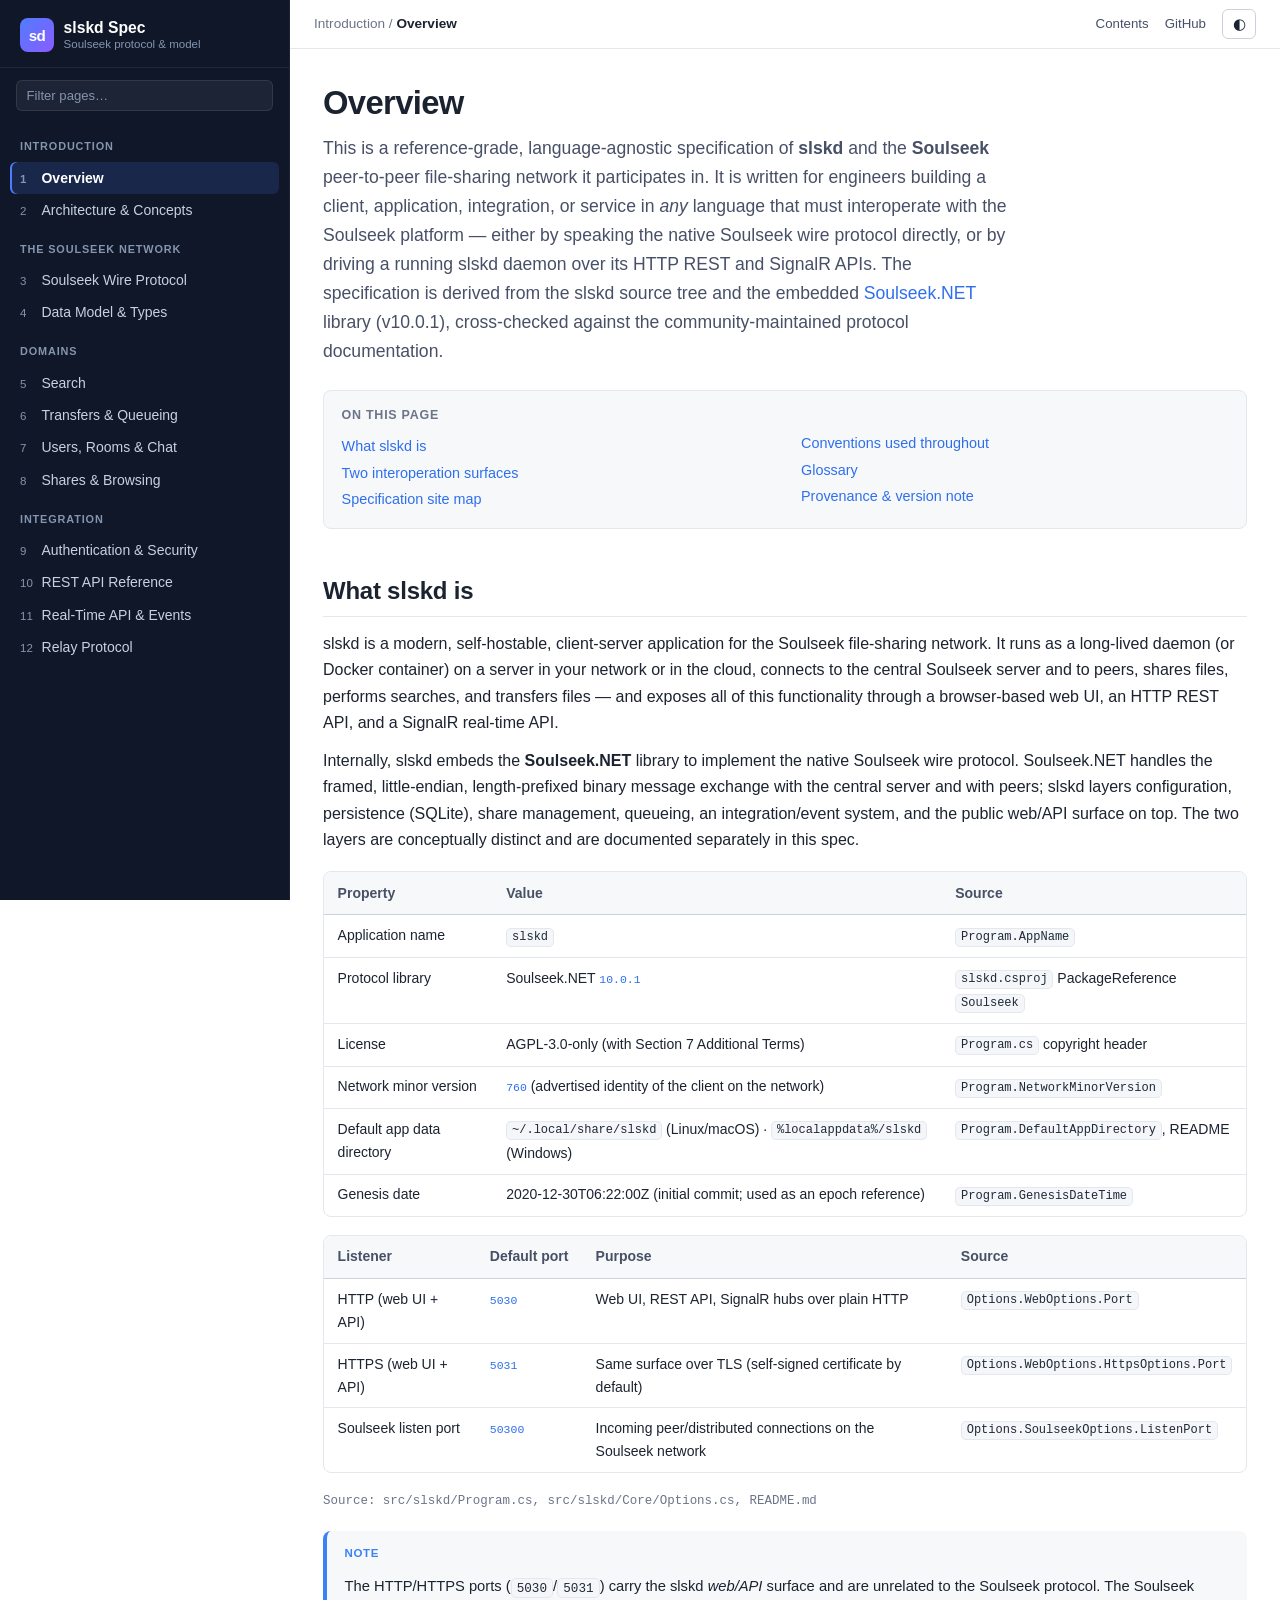
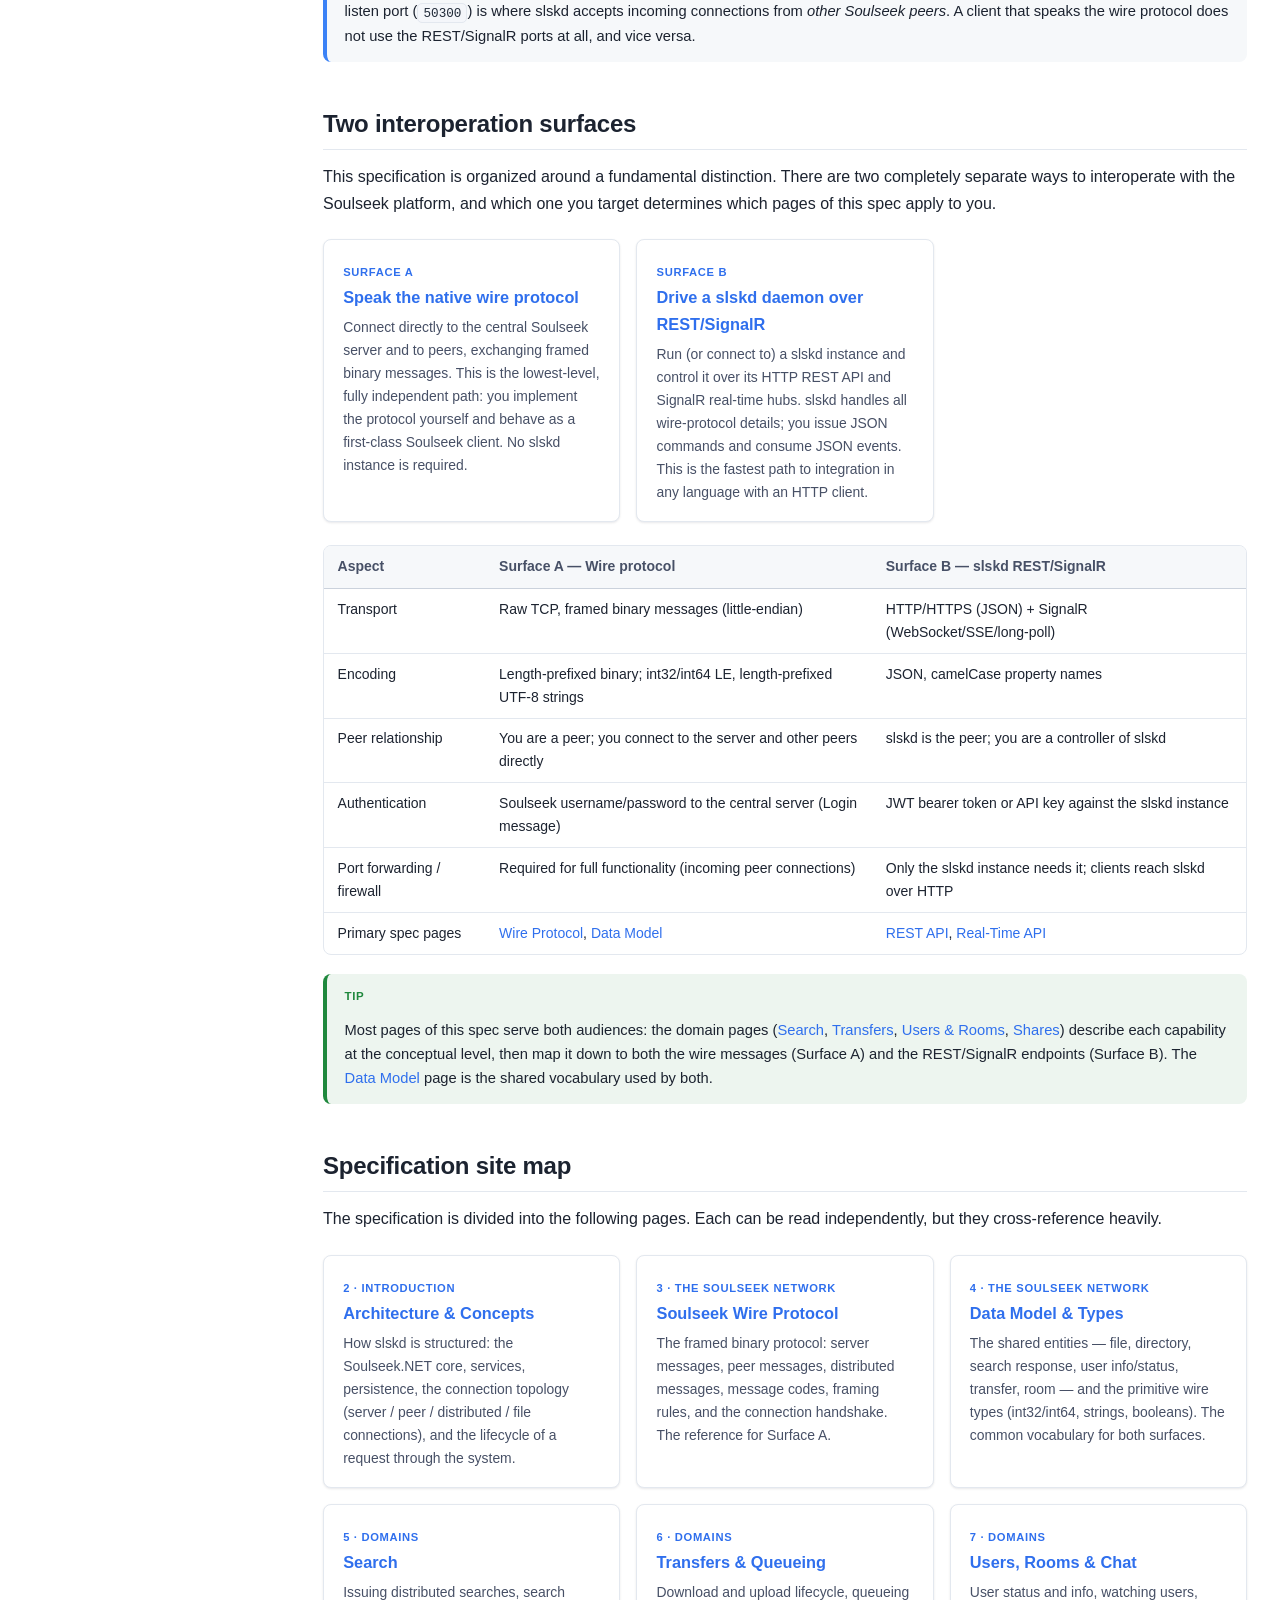
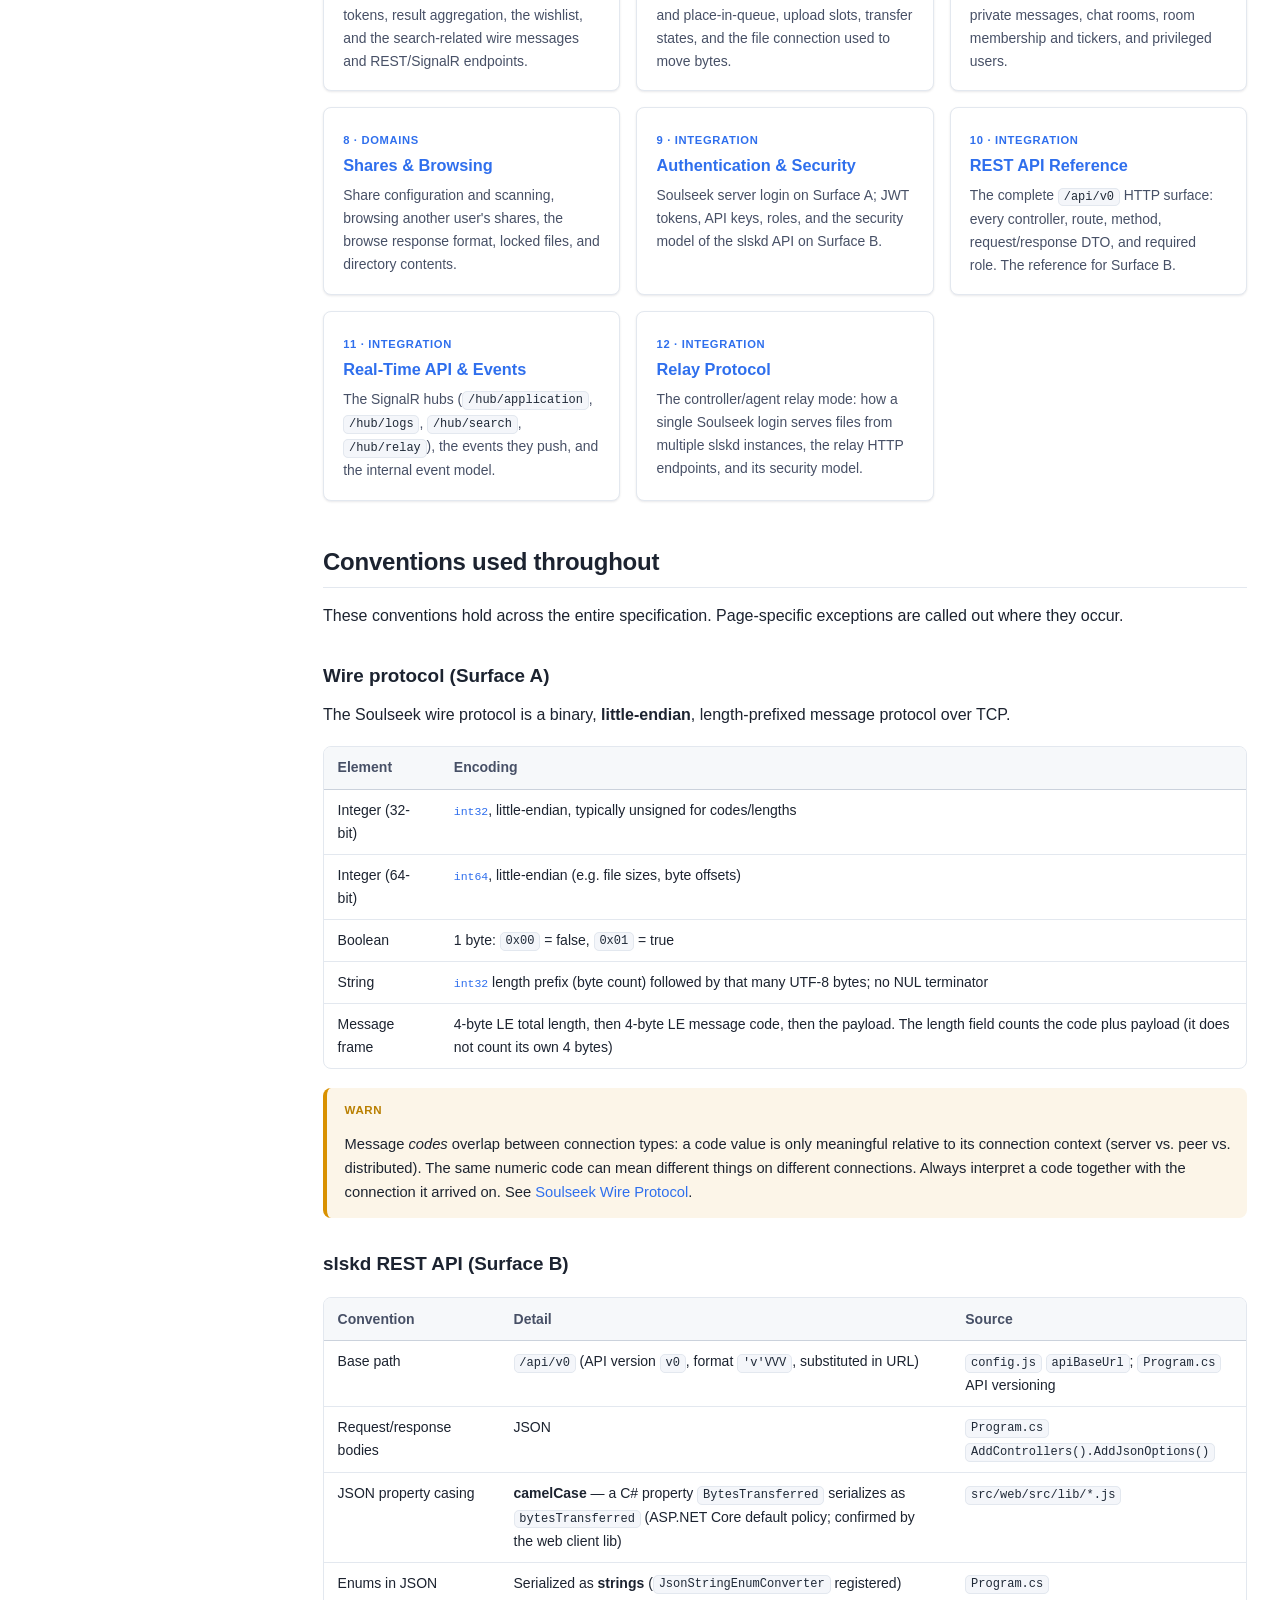
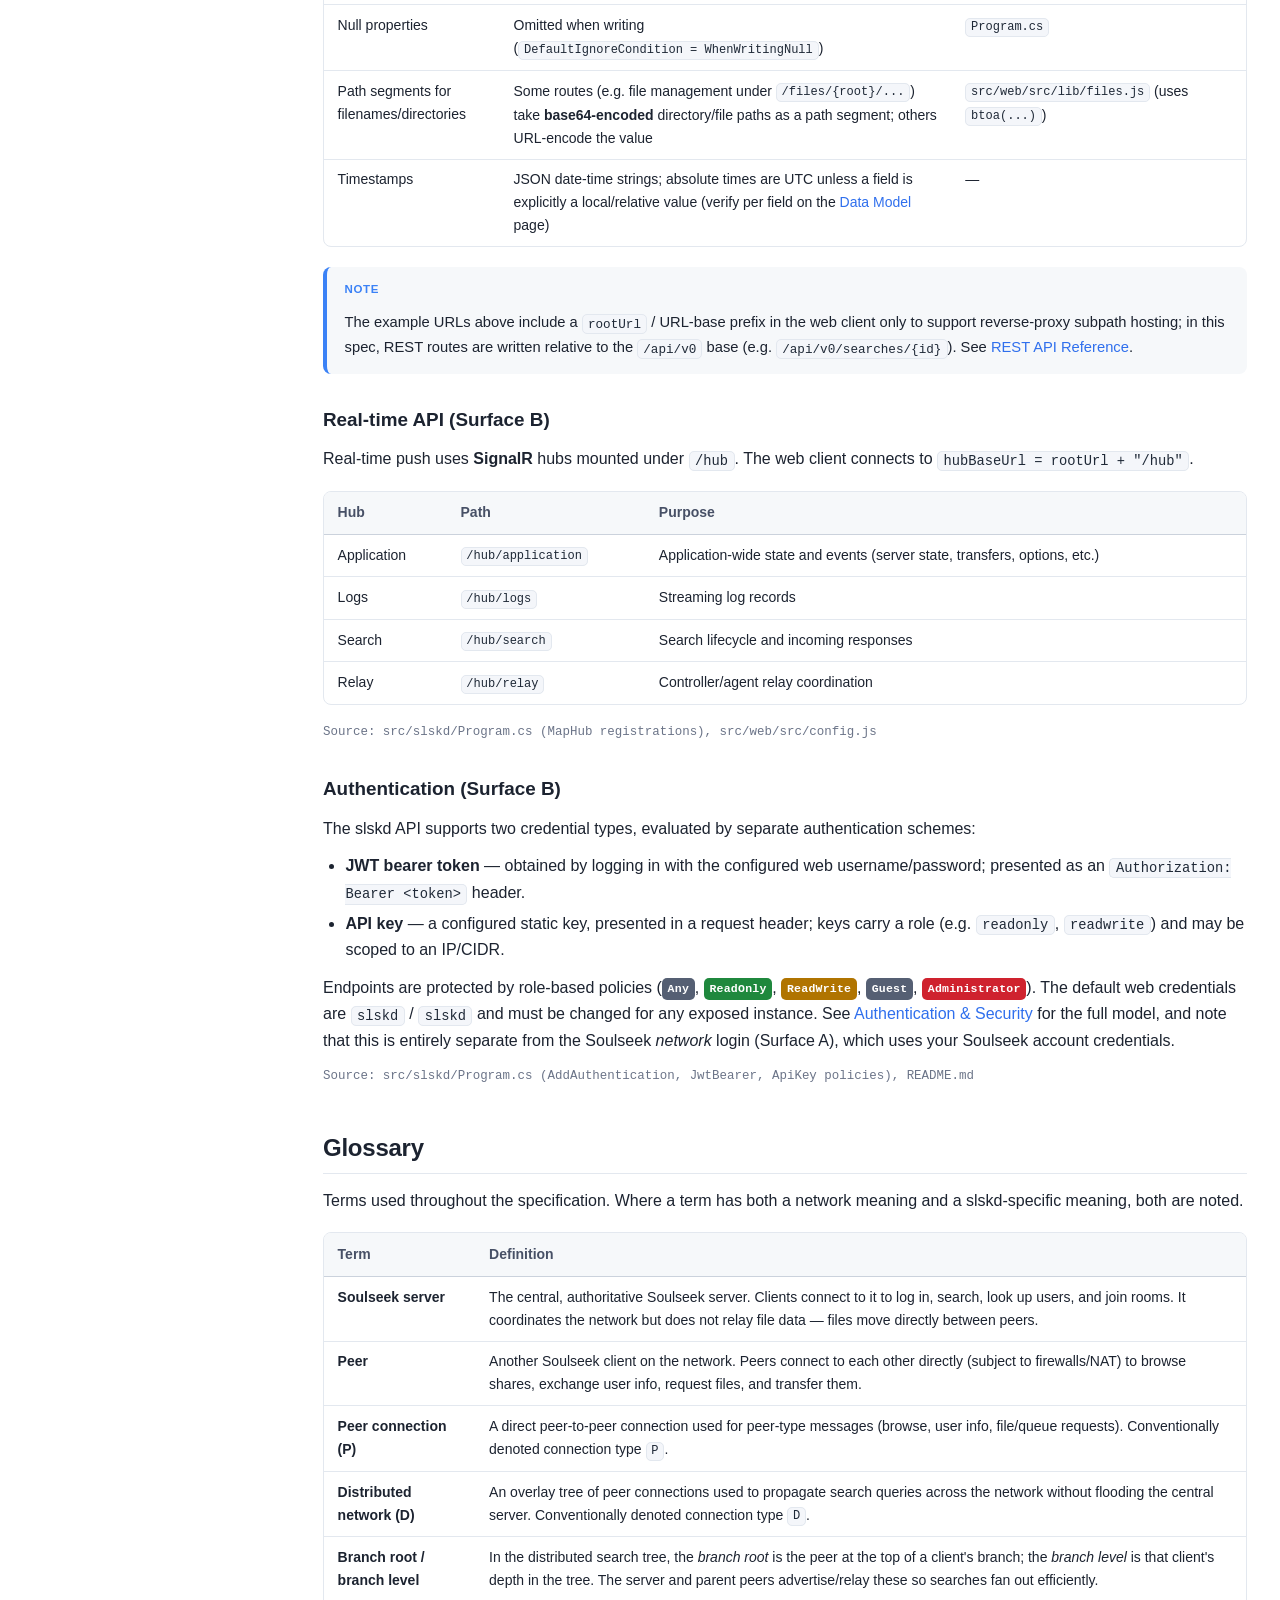
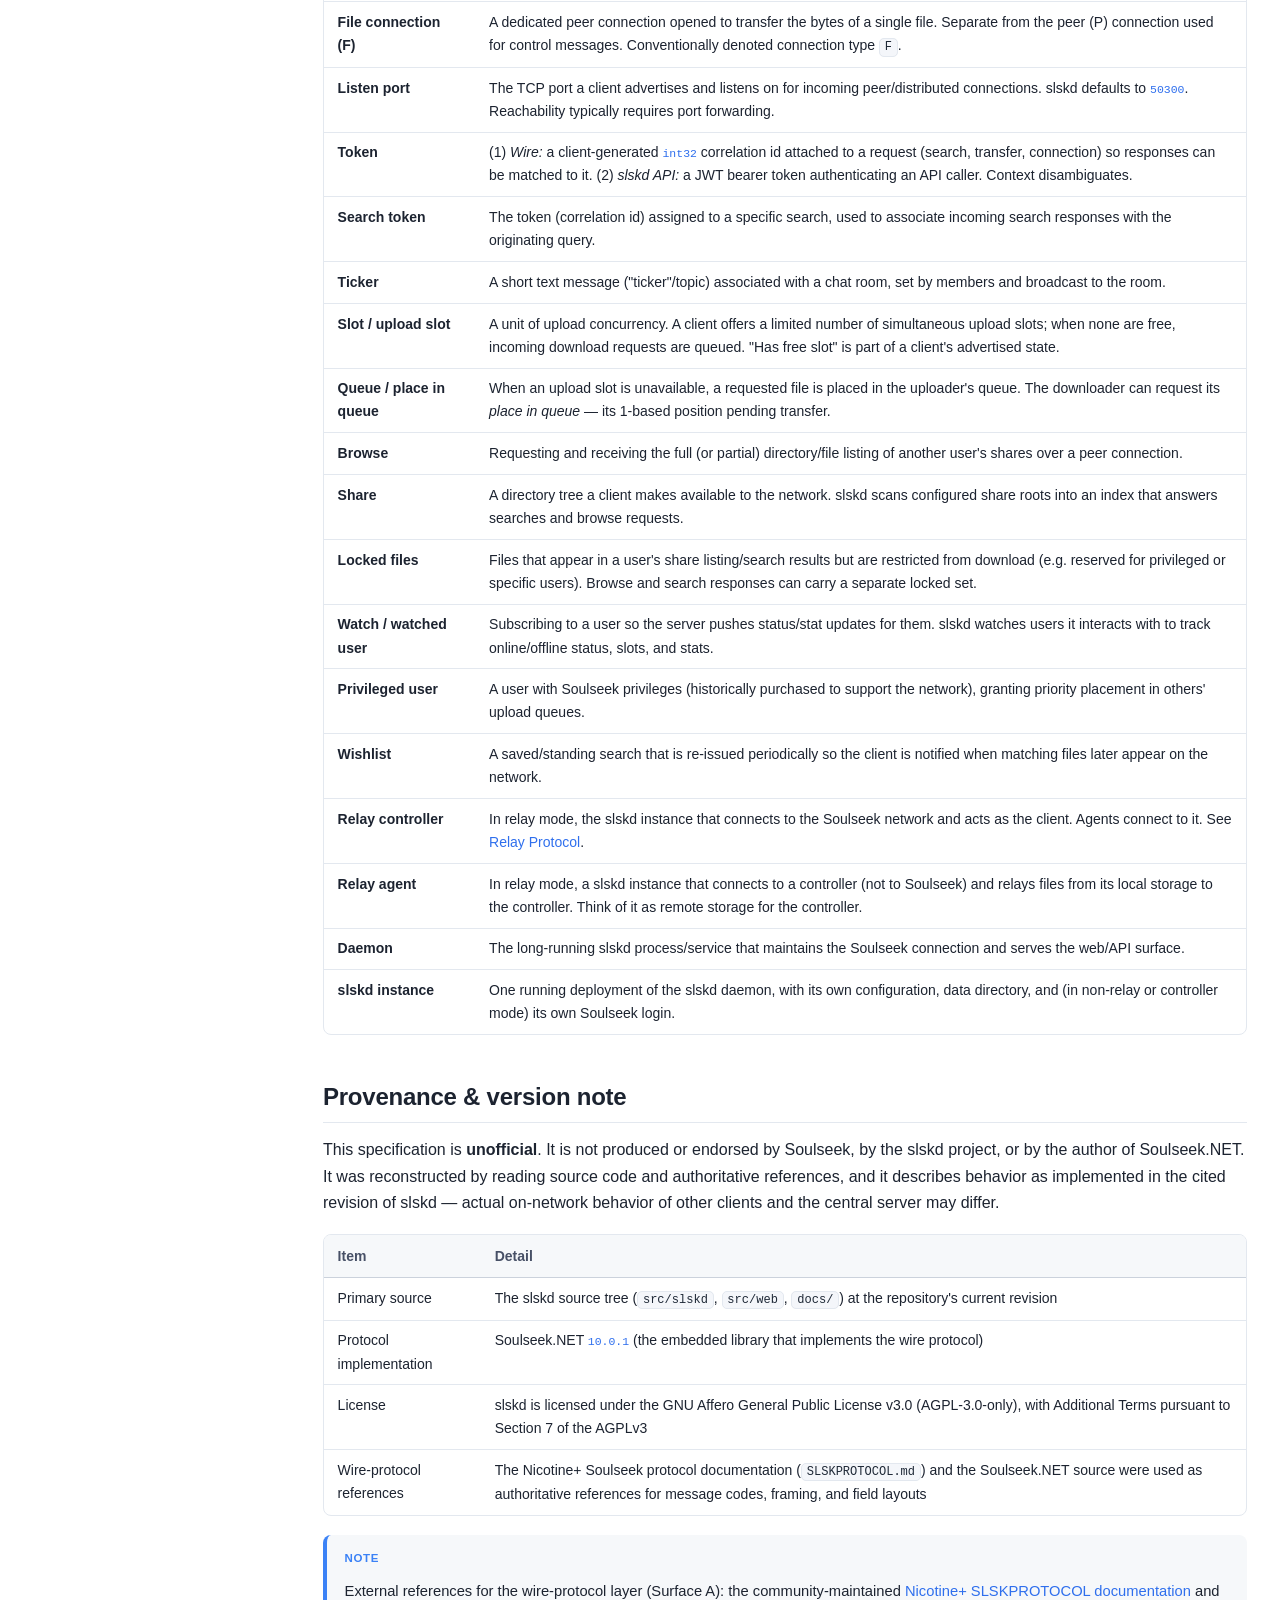
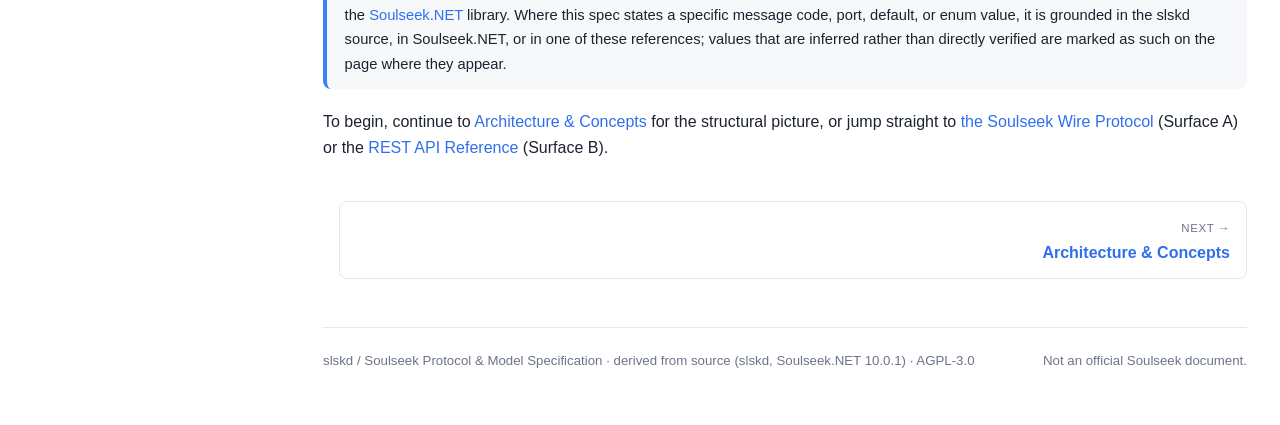
==== commit 3c4882f3: "Verify spec wiki against source; apply accuracy fixes Ran an adversarial verify -> fix pass over all" ====
--- a/wiki/index.html
+++ b/wiki/index.html
@@ -256,7 +256,7 @@
 <li><strong>JWT bearer token</strong> — obtained by logging in with the configured web username/password; presented as an <code>Authorization: Bearer &lt;token&gt;</code> header.</li>
 <li><strong>API key</strong> — a configured static key, presented in a request header; keys carry a role (e.g. <code>readonly</code>, <code>readwrite</code>) and may be scoped to an IP/CIDR.</li>
 </ul>
-<p>Endpoints are protected by role-based policies (<span class="badge role any">Any</span>, <span class="badge role readonly">ReadOnly</span>, <span class="badge role readwrite">ReadWrite</span>, <span class="badge role admin">Admin</span>). The default web credentials are <code>slskd</code> / <code>slskd</code> and must be changed for any exposed instance. See <a href="authentication.html">Authentication &amp; Security</a> for the full model, and note that this is entirely separate from the Soulseek <em>network</em> login (Surface A), which uses your Soulseek account credentials.</p>
+<p>Endpoints are protected by role-based policies (<span class="badge role any">Any</span>, <span class="badge role readonly">ReadOnly</span>, <span class="badge role readwrite">ReadWrite</span>, <span class="badge role">Guest</span>, <span class="badge role admin">Administrator</span>). The default web credentials are <code>slskd</code> / <code>slskd</code> and must be changed for any exposed instance. See <a href="authentication.html">Authentication &amp; Security</a> for the full model, and note that this is entirely separate from the Soulseek <em>network</em> login (Surface A), which uses your Soulseek account credentials.</p>
 <p class="src-ref">Source: src/slskd/Program.cs (AddAuthentication, JwtBearer, ApiKey policies), README.md</p>
 
 <h2 id="glossary">Glossary</h2>
